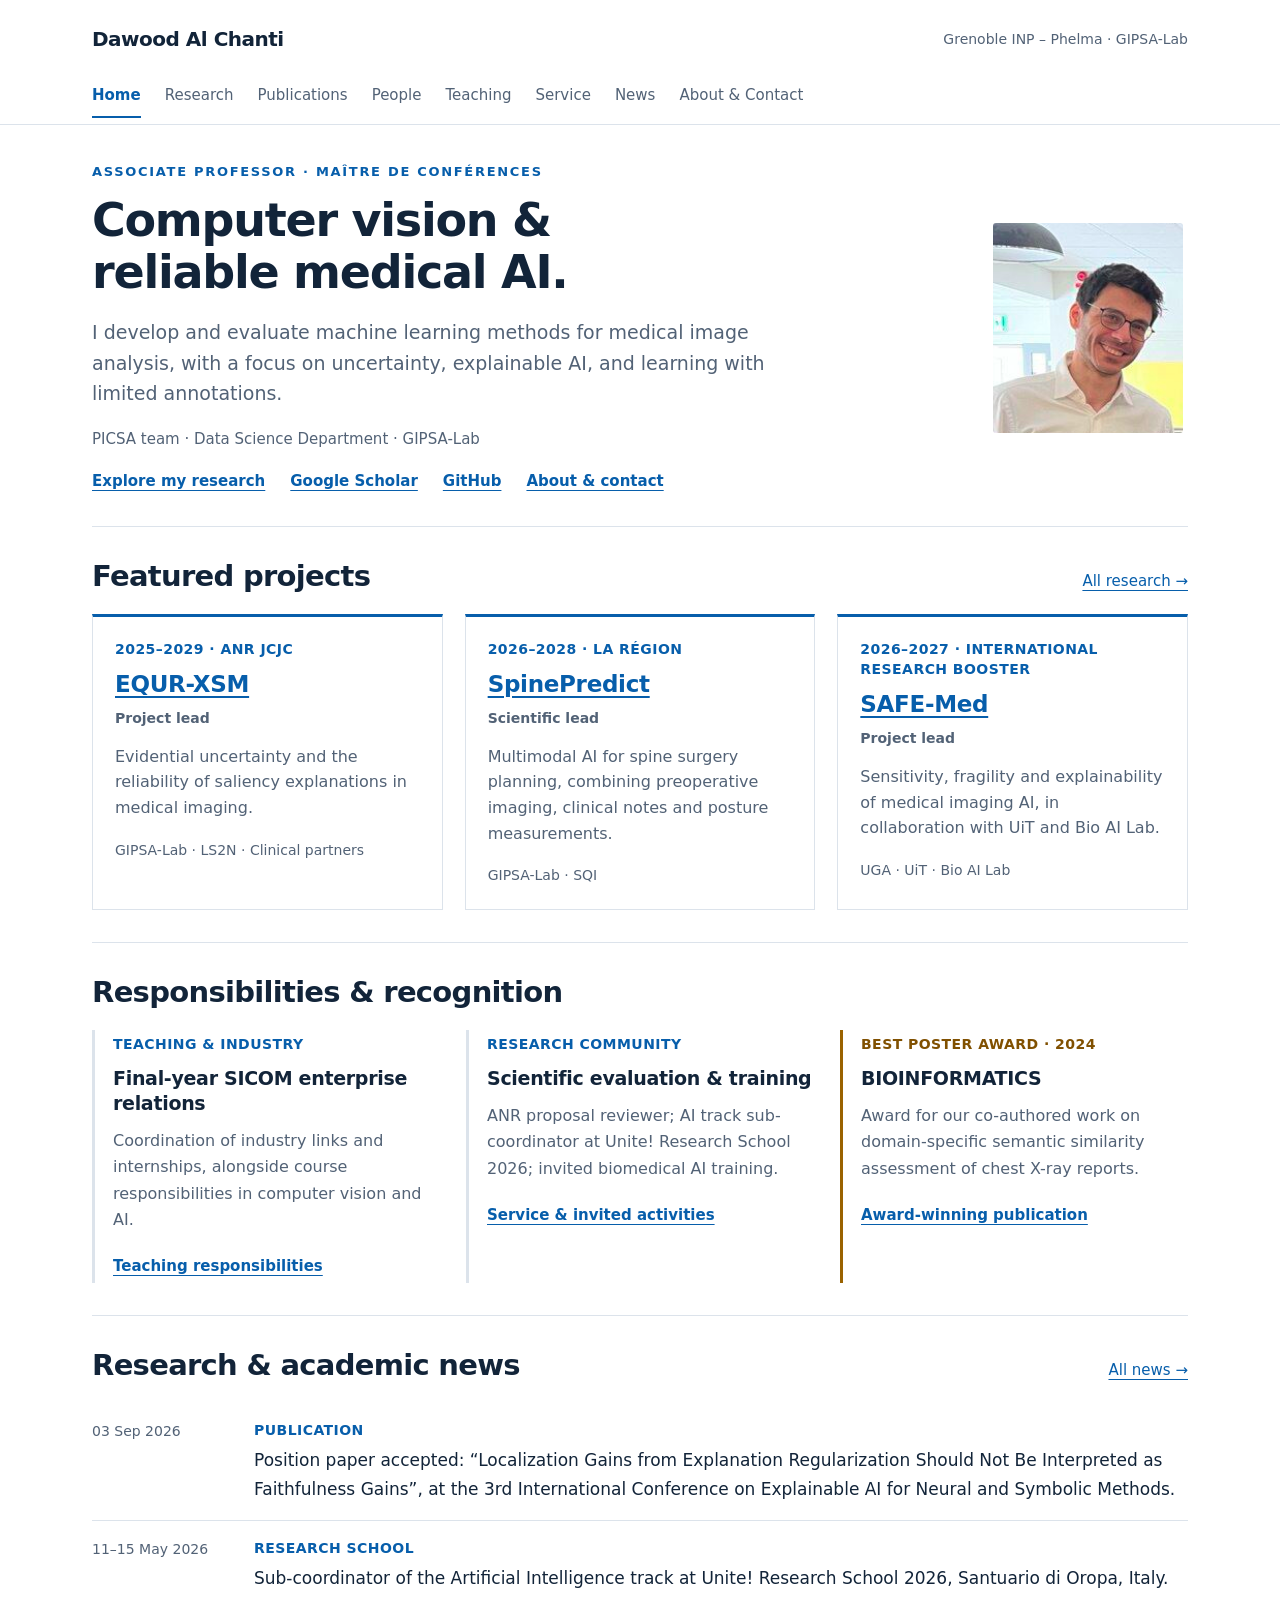
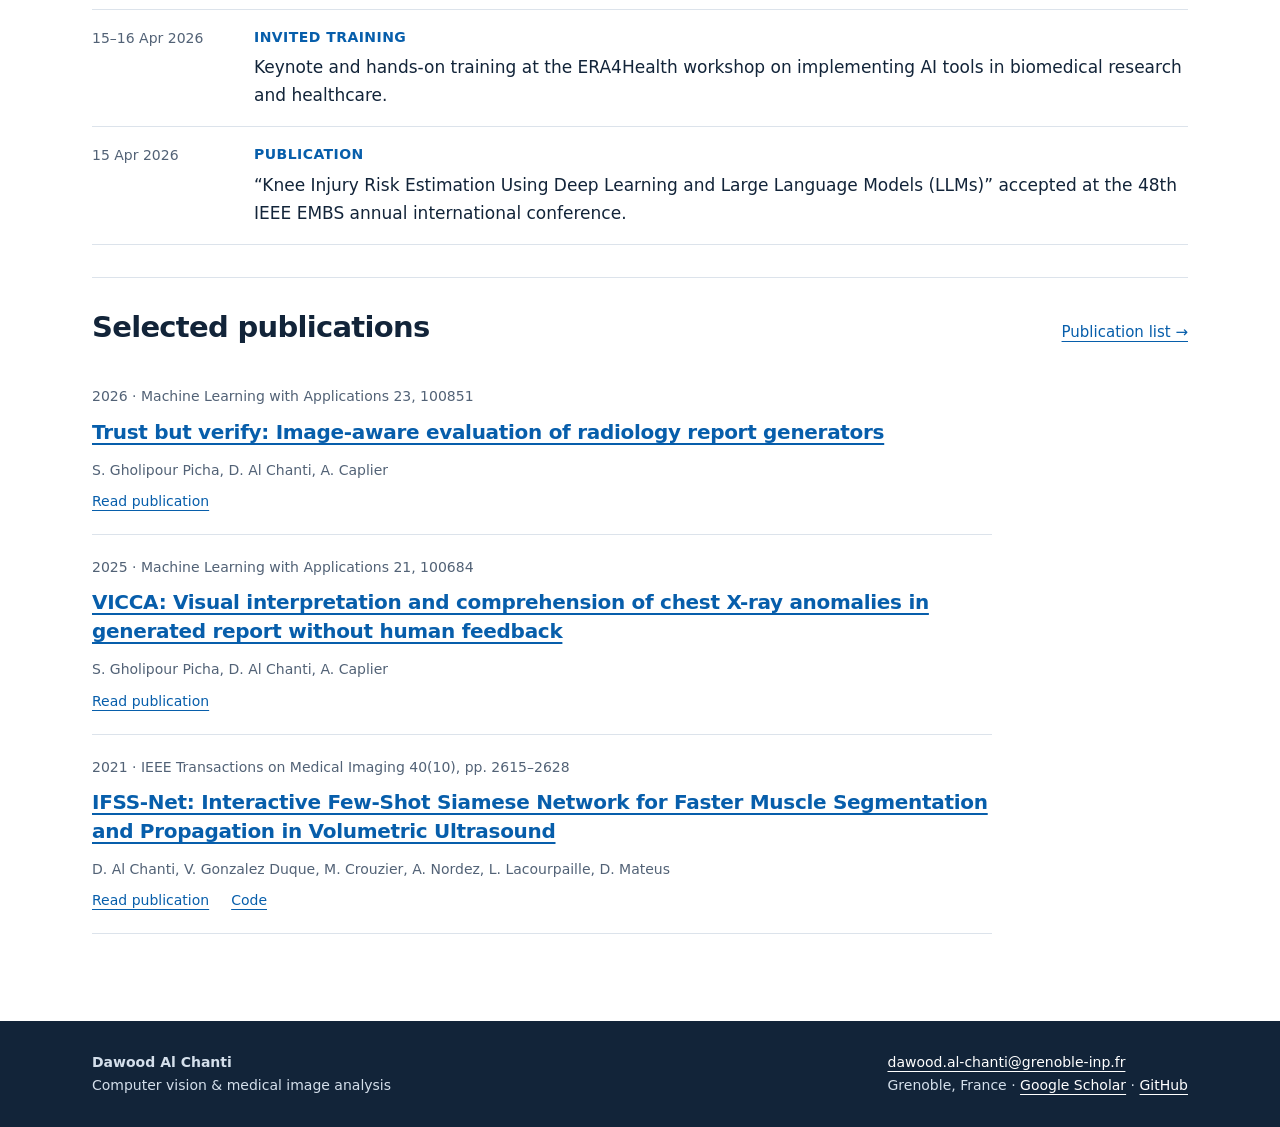
==== index.html @ 895fa7ad "Refine academic website hierarchy, typography and navigation; restore Oussama Messai" ====
<!doctype html><html lang="en"><head><meta charset="utf-8"><meta name="viewport" content="width=device-width,initial-scale=1"><title>Computer vision &amp; medical imaging | Dawood Al Chanti</title><meta name="description" content="Dawood Al Chanti, Associate Professor at Grenoble INP – Phelma and GIPSA-Lab. Research in medical imaging, uncertainty quantification and explainable AI."><meta name="theme-color" content="#122439"><link rel="stylesheet" href="assets/style.css"><script type="application/ld+json">{"@context": "https://schema.org", "@type": "Person", "name": "Dawood Al Chanti", "jobTitle": "Associate Professor", "affiliation": {"@type": "Organization", "name": "Grenoble INP \u2013 Phelma / GIPSA-Lab"}, "sameAs": ["https://scholar.google.fr/citations?user=osXo54QAAAAJ&hl=en", "https://github.com/DawoodChanti"]}</script><link rel="canonical" href="https://dawoodchanti.github.io/dawood_chanti/"></head><body><a class="skip" href="#main">Skip to content</a><header><div class="wrap mast"><a class="brand" href="index.html">Dawood Al Chanti</a><span class="affiliation">Grenoble INP – Phelma · GIPSA-Lab</span></div><nav class="wrap main-nav" aria-label="Main navigation"><a href="index.html" aria-current="page">Home</a><a href="research.html">Research</a><a href="publications.html">Publications</a><a href="people.html">People</a><a href="teaching.html">Teaching</a><a href="service.html">Service</a><a href="news.html">News</a><a href="about.html">About & Contact</a></nav></header><main tabindex="-1" id="main" class="wrap"><section class="hero"><div><p class="eyebrow">Associate Professor · Maître de conférences</p><h1>Computer vision &<br>reliable medical AI.</h1><p class="lead">I develop and evaluate machine learning methods for medical image analysis, with a focus on uncertainty, explainable AI, and learning with limited annotations.</p><p class="hero-affiliation">PICSA team · Data Science Department · GIPSA-Lab</p><div class="links"><a href="research.html">Explore my research</a><a href="https://scholar.google.fr/citations?user=osXo54QAAAAJ&amp;hl=en">Google Scholar</a><a href="https://github.com/DawoodChanti">GitHub</a><a href="about.html">About & contact</a></div></div><img class="portrait" src="assets/portrait.jpg" alt="Dawood Al Chanti" width="210" height="250"></section><section class="section"><div class="section-head"><h2>Featured projects</h2><a href="research.html">All research →</a></div><div class="grid"><article class="card"><span class="tag">2025–2029 · ANR JCJC</span><h3><a href="https://dawoodchanti.github.io/anr-jcjc-equr-xsm/index.html">EQUR-XSM</a></h3><span class="role-label">Project lead</span><p>Evidential uncertainty and the reliability of saliency explanations in medical imaging.</p><div class="meta">GIPSA-Lab · LS2N · Clinical partners</div></article><article class="card"><span class="tag">2026–2028 · La Région</span><h3><a href="research.html#spinepredict">SpinePredict</a></h3><span class="role-label">Scientific lead</span><p>Multimodal AI for spine surgery planning, combining preoperative imaging, clinical notes and posture measurements.</p><div class="meta">GIPSA-Lab · SQI</div></article><article class="card"><span class="tag">2026–2027 · International Research Booster</span><h3><a href="research.html#safe-med">SAFE-Med</a></h3><span class="role-label">Project lead</span><p>Sensitivity, fragility and explainability of medical imaging AI, in collaboration with UiT and Bio AI Lab.</p><div class="meta">UGA · UiT · Bio AI Lab</div></article></div></section><section class="section" id="highlights"><div class="section-head"><h2>Responsibilities & recognition</h2></div><div class="highlights"><article><span class="tag">Teaching & industry</span><h3>Final-year SICOM enterprise relations</h3><p>Coordination of industry links and internships, alongside course responsibilities in computer vision and AI.</p><a href="teaching.html#responsibilities">Teaching responsibilities</a></article><article><span class="tag">Research community</span><h3>Scientific evaluation & training</h3><p>ANR proposal reviewer; AI track sub-coordinator at Unite! Research School 2026; invited biomedical AI training.</p><a href="service.html#recent">Service & invited activities</a></article><article class="recognition"><span class="tag">Best Poster Award · 2024</span><h3>BIOINFORMATICS</h3><p>Award for our co-authored work on domain-specific semantic similarity assessment of chest X-ray reports.</p><a href="publications.html#year-2024">Award-winning publication</a></article></div></section><section class="section" id="news"><div class="section-head"><h2>Research & academic news</h2><a href="news.html">All news →</a></div><article class="news-row"><time datetime="2026-09-03">03 Sep 2026</time><div><span class="tag">Publication</span><p>Position paper accepted: “Localization Gains from Explanation Regularization Should Not Be Interpreted as Faithfulness Gains”, at the 3rd International Conference on Explainable AI for Neural and Symbolic Methods.</p></div></article><article class="news-row"><time datetime="2026-05-11">11–15 May 2026</time><div><span class="tag">Research school</span><p>Sub-coordinator of the Artificial Intelligence track at Unite! Research School 2026, Santuario di Oropa, Italy.</p></div></article><article class="news-row"><time datetime="2026-04-15">15–16 Apr 2026</time><div><span class="tag">Invited training</span><p>Keynote and hands-on training at the ERA4Health workshop on implementing AI tools in biomedical research and healthcare.</p></div></article><article class="news-row"><time datetime="2026-04-15">15 Apr 2026</time><div><span class="tag">Publication</span><p>“Knee Injury Risk Estimation Using Deep Learning and Large Language Models (LLMs)” accepted at the 48th IEEE EMBS annual international conference.</p></div></article></section><section class="section"><div class="section-head"><h2>Selected publications</h2><a href="publications.html">Publication list →</a></div><article class="publication"><span class="pub-meta">2026 · Machine Learning with Applications 23, 100851</span><h3><a href="https://doi.org/10.1016/j.mlwa.2026.100851">Trust but verify: Image-aware evaluation of radiology report generators</a></h3><p class="meta">S. Gholipour Picha, D. Al Chanti, A. Caplier</p><div class="pub-links"><a href="https://doi.org/10.1016/j.mlwa.2026.100851" aria-label="Read Trust but verify: Image-aware evaluation of radiology report generators">Read publication</a></div></article><article class="publication"><span class="pub-meta">2025 · Machine Learning with Applications 21, 100684</span><h3><a href="https://doi.org/10.1016/j.mlwa.2025.100684">VICCA: Visual interpretation and comprehension of chest X-ray anomalies in generated report without human feedback</a></h3><p class="meta">S. Gholipour Picha, D. Al Chanti, A. Caplier</p><div class="pub-links"><a href="https://doi.org/10.1016/j.mlwa.2025.100684" aria-label="Read VICCA: Visual interpretation and comprehension of chest X-ray anomalies in generated report without human feedback">Read publication</a></div></article><article class="publication"><span class="pub-meta">2021 · IEEE Transactions on Medical Imaging 40(10), pp. 2615–2628</span><h3><a href="https://doi.org/10.1109/TMI.2021.3058303">IFSS-Net: Interactive Few-Shot Siamese Network for Faster Muscle Segmentation and Propagation in Volumetric Ultrasound</a></h3><p class="meta">D. Al Chanti, V. Gonzalez Duque, M. Crouzier, A. Nordez, L. Lacourpaille, D. Mateus</p><div class="pub-links"><a href="https://doi.org/10.1109/TMI.2021.3058303" aria-label="Read IFSS-Net: Interactive Few-Shot Siamese Network for Faster Muscle Segmentation and Propagation in Volumetric Ultrasound">Read publication</a><a href="https://github.com/DawoodChanti/IFSS-Net">Code</a></div></article></section></main><footer><div class="wrap footer-inner"><div><strong>Dawood Al Chanti</strong><br>Computer vision & medical image analysis</div><div><a href="mailto:dawood.al-chanti@grenoble-inp.fr">dawood.al-chanti@grenoble-inp.fr</a><br>Grenoble, France · <a href="https://scholar.google.fr/citations?user=osXo54QAAAAJ&amp;hl=en">Google Scholar</a> · <a href="https://github.com/DawoodChanti">GitHub</a></div></div></footer></body></html>
---- assets/style.css ----
:root{--ink:#122439;--muted:#526276;--accent:#075eab;--line:#dce3eb;--paper:#fff;--wash:#f3f6fa}*{box-sizing:border-box}html{scroll-behavior:smooth}body{margin:0;background:var(--paper);color:var(--ink);font:17px/1.65 system-ui,-apple-system,BlinkMacSystemFont,'Segoe UI',sans-serif}a{color:var(--accent);text-underline-offset:4px}a:hover{color:#003968}a:focus-visible,summary:focus-visible{outline:3px solid #e7a72c;outline-offset:5px}.skip{position:absolute;left:1rem;top:-100px;background:#fff;padding:1rem;z-index:20}.skip:focus{top:0}.wrap{max-width:1160px;margin:auto;padding:0 32px}header{border-bottom:1px solid var(--line)}.mast{padding-top:23px;padding-bottom:18px;display:flex;align-items:center;justify-content:space-between;gap:20px}.brand{color:var(--ink);text-decoration:none;font-size:20px;font-weight:750;letter-spacing:-.5px}.affiliation{font-size:14px;color:var(--muted)}nav{display:flex;flex-wrap:wrap;gap:4px 25px;padding-bottom:14px}nav a{font-size:15px;color:var(--muted);text-decoration:none;padding:6px 0;border-bottom:2px solid transparent}nav a[aria-current=page]{color:var(--accent);border-color:var(--accent);font-weight:650}main{min-height:70vh}.hero{padding:62px 0 50px;display:grid;grid-template-columns:1fr 220px;gap:60px;align-items:center}.eyebrow{font-size:13px;letter-spacing:1.7px;text-transform:uppercase;color:var(--accent);font-weight:750;margin:0 0 13px}h1,h2,h3{line-height:1.2}h1{font-size:clamp(36px,5vw,58px);letter-spacing:-2px;margin:0 0 22px;font-weight:650}h2{font-size:29px;letter-spacing:-.7px;margin:0 0 24px}h3{font-size:21px;letter-spacing:-.3px;margin:0 0 12px}p{margin:0 0 18px}.lead{font-size:20px;line-height:1.6;max-width:760px;color:var(--muted)}.portrait{width:210px;height:250px;object-fit:cover;object-position:center;border-radius:3px;background:var(--wash)}.links{display:flex;flex-wrap:wrap;gap:12px 25px;margin-top:25px}.links a{font-size:15px;font-weight:650}.section{padding:40px 0;border-top:1px solid var(--line)}.section-head{display:flex;justify-content:space-between;align-items:baseline;gap:24px}.section-head>a{font-size:15px;white-space:nowrap}.grid{display:grid;grid-template-columns:repeat(3,minmax(0,1fr));gap:22px}.card{border:1px solid var(--line);border-top:3px solid var(--accent);padding:25px;background:var(--paper)}.card p{color:var(--muted);font-size:16px}.meta{color:var(--muted);font-size:14px}.tag{font-size:12px;text-transform:uppercase;letter-spacing:.7px;color:var(--accent);font-weight:700;display:block;margin-bottom:12px}.news-row{display:grid;grid-template-columns:140px 1fr;gap:25px;padding:20px 0;border-bottom:1px solid var(--line)}.news-row time{font-size:14px;color:var(--muted)}.news-row p{margin:0}.page-head{padding:50px 0 32px;max-width:830px}.page-head h1{font-size:46px}.publication{padding:23px 0;border-bottom:1px solid var(--line);max-width:900px}.publication h3{font-size:20px;line-height:1.4}.publication p{margin:8px 0}.pub-links{display:flex;gap:22px;font-size:14px}.two-col{display:grid;grid-template-columns:1.4fr 1fr;gap:50px}.stack article{padding:22px 0;border-bottom:1px solid var(--line)}.stack article p:last-child{margin:0}.list-clean{padding-left:20px}.list-clean li{margin:10px 0}details{border-bottom:1px solid var(--line);padding:19px 0}summary{cursor:pointer;font-size:20px;font-weight:650}details>div{padding-top:20px}.note{padding:18px 22px;background:var(--wash);border-left:3px solid var(--accent);font-size:15px}.course{display:grid;grid-template-columns:1fr 160px;gap:24px;border-bottom:1px solid var(--line);padding:22px 0}.course h3{font-size:19px}.course p{margin:0}.course .meta{text-align:right}.soft{background:var(--wash)}footer{margin-top:55px;padding:30px 0;background:var(--ink);color:#d4dfeb;font-size:14px}footer a{color:#fff}.footer-inner{display:flex;justify-content:space-between;gap:25px}.archive-label{margin-top:35px;color:var(--muted)}@media(max-width:760px){.wrap{padding:0 21px}.mast{align-items:flex-start;flex-direction:column;gap:2px;padding-top:18px}.hero{padding-top:35px;grid-template-columns:1fr;gap:22px}.hero .portrait{width:120px;height:145px;grid-row:1}.grid,.two-col{grid-template-columns:1fr}.hero h1{letter-spacing:-1.2px}.page-head h1{font-size:37px}.section-head{align-items:flex-start}.news-row{grid-template-columns:1fr;gap:5px}.course{grid-template-columns:1fr;gap:8px}.course .meta{text-align:left}.footer-inner{flex-direction:column}nav{gap:2px 18px}h2{font-size:26px}}@media(prefers-reduced-motion:reduce){html{scroll-behavior:auto}}@media print{nav,.skip,footer{display:none}body{font-size:11pt}.hero{padding:20px 0}a{color:inherit}.card{break-inside:avoid}}

/* Readability and content hierarchy review, September 2026. */
.hero{padding:36px 0 32px;gap:42px;grid-template-columns:minmax(0,1fr) 195px}
.hero h1{font-size:clamp(32px,3.6vw,46px);letter-spacing:-1.25px;line-height:1.13;margin-bottom:18px}
.hero .lead{font-size:19px;max-width:735px}.hero-affiliation{font-size:15px;color:var(--muted)}
.portrait{width:190px;height:210px;object-fit:cover}.hero .links{margin-top:18px}
.page-head{padding:36px 0 25px}.page-head h1{font-size:clamp(32px,4vw,42px);letter-spacing:-1px}
.section{padding:32px 0}.section-head{flex-wrap:wrap;gap:8px 20px}.section-head h2{margin-bottom:20px}
.main-nav a{min-height:44px;display:inline-flex;align-items:center}.main-nav{gap:0 24px;padding-bottom:6px}
.tag{font-size:14px;letter-spacing:.45px;line-height:1.45}.role-label{display:block;font-size:14px;color:var(--muted);font-weight:600;margin:-4px 0 14px}
.card{padding:22px}.card h3{font-size:23px}.card p{line-height:1.6}.card .meta{font-size:14px}
.highlights{display:grid;grid-template-columns:repeat(3,minmax(0,1fr));gap:26px}
.highlights article{padding:4px 0 4px 18px;border-left:3px solid var(--line)}.highlights h3{font-size:19px;line-height:1.3}
.highlights p{font-size:16px;color:var(--muted)}.highlights a{font-size:15px;font-weight:650}.highlights .recognition{border-color:#9a6200}.recognition .tag{color:#805000}
.pub-meta{display:block;font-size:14px;line-height:1.6;color:var(--muted);margin-bottom:10px}
.award-label,.status-label{display:inline-block;background:#eef4fb;color:#174f85;font-size:14px;line-height:1.5;padding:4px 9px;margin-bottom:12px}
.award-label{background:#fff4dd;color:#704700}.publication h3{font-size:20px;line-height:1.45}.publication{padding:21px 0}
.page-nav{display:flex;flex-wrap:wrap;gap:4px 20px;padding:12px 0 18px;align-items:center}
.page-nav span{font-size:14px;color:var(--muted)}.page-nav a{font-size:15px;min-height:40px;display:inline-flex;align-items:center}
.page-nav a:hover,.page-nav a:focus{border-bottom-color:var(--accent)}
.news-row{padding:17px 0;gap:22px}.news-row .tag{margin-bottom:6px}.news-row p{line-height:1.65}
section[id],article[id]{scroll-margin-top:24px}main:focus{outline:none}
.summary,summary{min-height:44px}details{padding:14px 0}summary{font-size:18px;padding:6px 0}
p,a,h1,h2,h3,li{overflow-wrap:break-word}.grid>*,.two-col>*,.hero>*,.highlights>*{min-width:0}
@media(max-width:850px){.highlights{grid-template-columns:1fr;gap:20px}.grid{gap:14px}.card{padding:17px}}
@media(max-width:760px){.hero{grid-template-columns:1fr 110px;gap:20px;padding-top:28px}.hero .portrait{width:110px;height:125px;grid-row:auto;align-self:start}.hero h1{font-size:32px}.hero .lead{font-size:18px}.grid,.two-col{grid-template-columns:1fr}.main-nav{gap:0 18px}.main-nav a{font-size:15px}.page-head{padding-top:28px}.section{padding:27px 0}.section-head>a{white-space:normal}.news-row{grid-template-columns:1fr;gap:5px}.card .tag{font-size:14px}.course{gap:8px}.portrait{width:150px;height:165px}.footer-inner a{overflow-wrap:anywhere}}
@media(max-width:450px){.hero{grid-template-columns:1fr}.hero .portrait{grid-row:1;width:95px;height:105px}.wrap{padding-left:18px;padding-right:18px}.hero h1{font-size:32px}.main-nav{gap:0 16px}.main-nav a{font-size:14px}.page-nav{gap:0 16px}.section-head h2{margin-bottom:14px}h2{font-size:25px}}
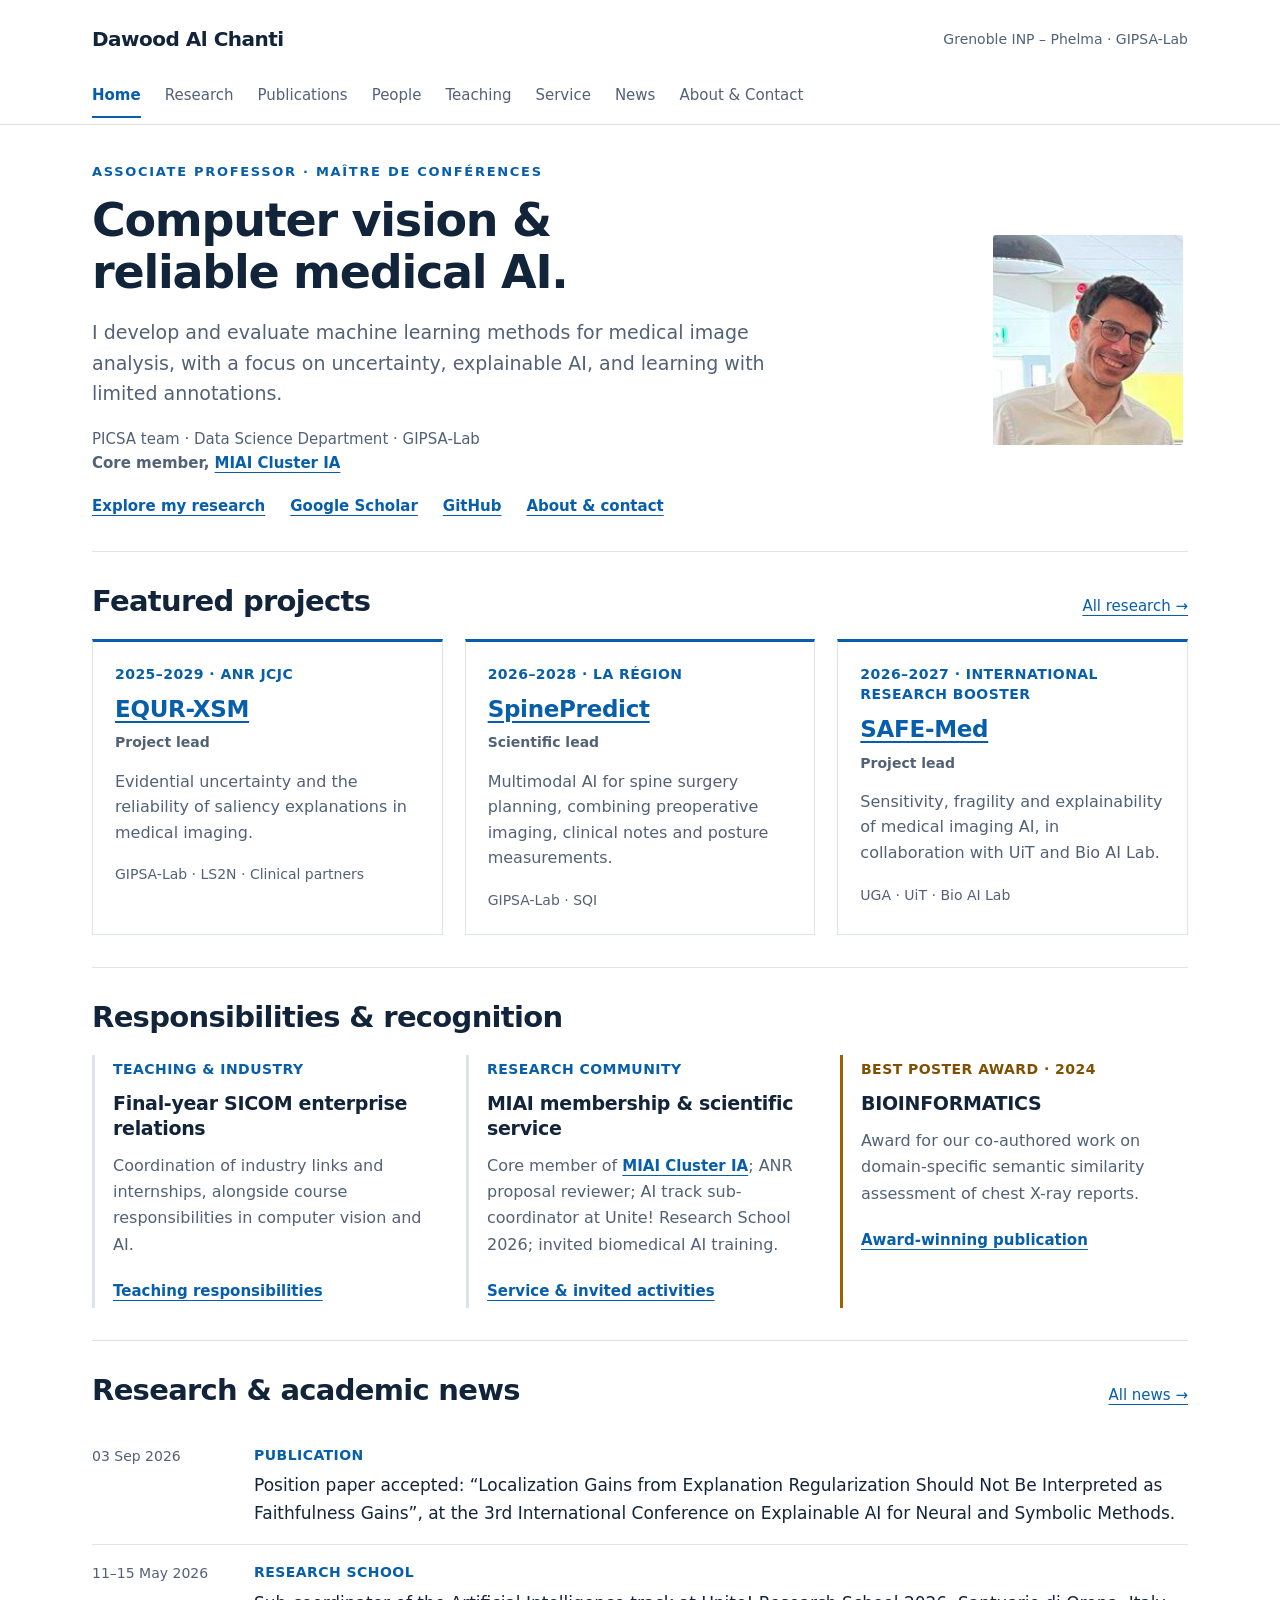
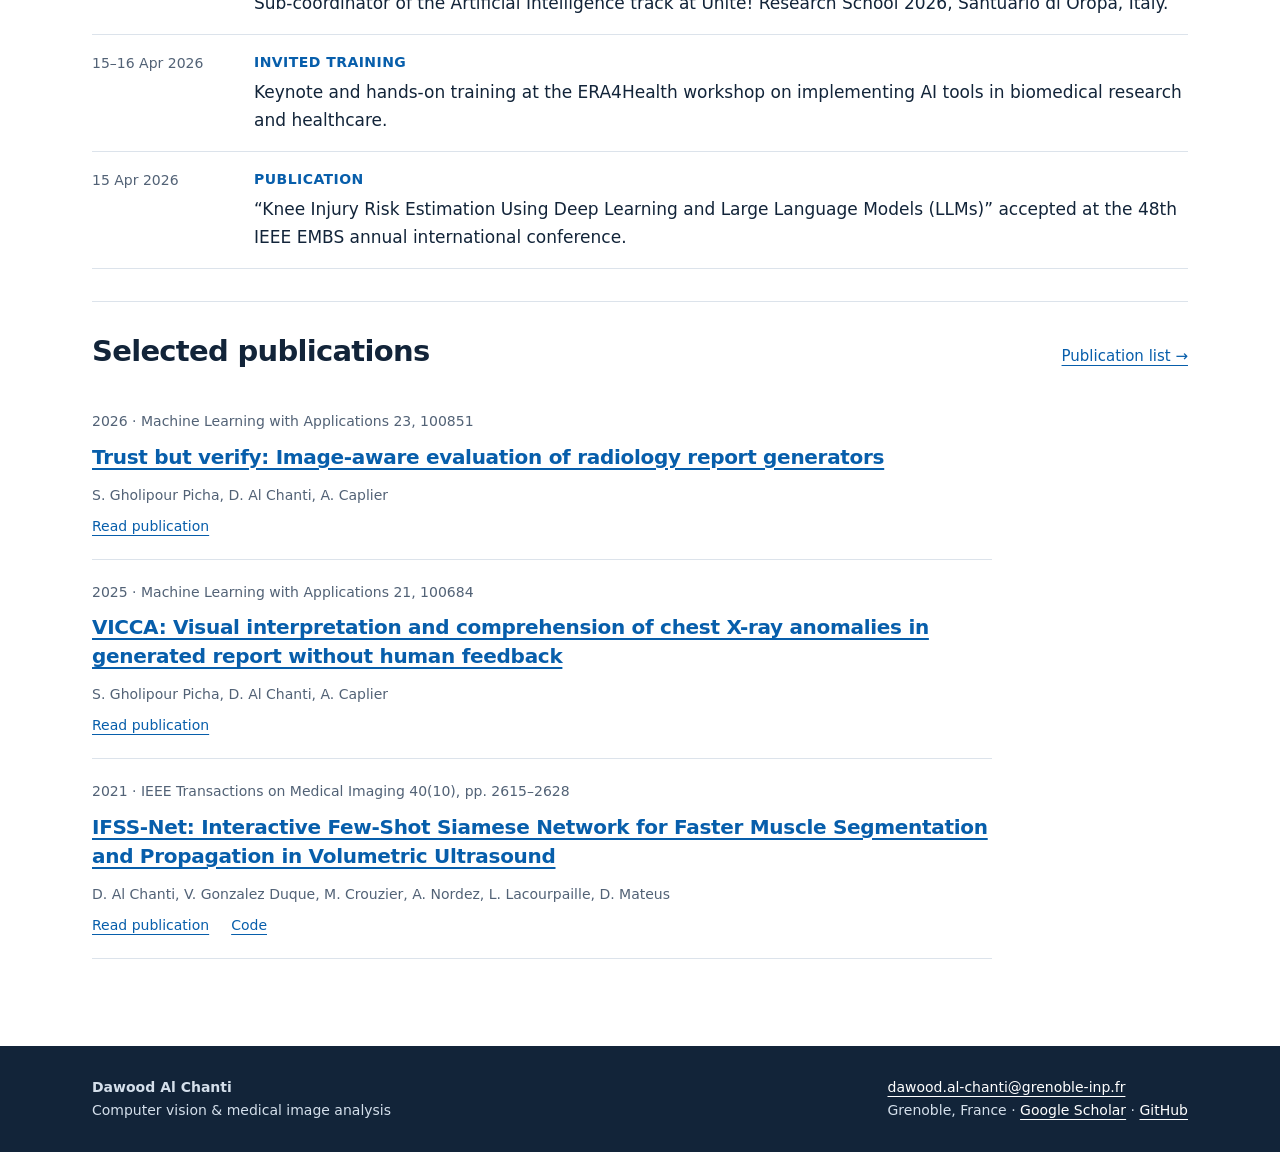
==== commit 48e21485: "Feature core membership of MIAI Cluster IA with official website link" ====
--- a/index.html
+++ b/index.html
@@ -1 +1 @@
-<!doctype html><html lang="en"><head><meta charset="utf-8"><meta name="viewport" content="width=device-width,initial-scale=1"><title>Computer vision &amp; medical imaging | Dawood Al Chanti</title><meta name="description" content="Dawood Al Chanti, Associate Professor at Grenoble INP – Phelma and GIPSA-Lab. Research in medical imaging, uncertainty quantification and explainable AI."><meta name="theme-color" content="#122439"><link rel="stylesheet" href="assets/style.css"><script type="application/ld+json">{"@context": "https://schema.org", "@type": "Person", "name": "Dawood Al Chanti", "jobTitle": "Associate Professor", "affiliation": {"@type": "Organization", "name": "Grenoble INP \u2013 Phelma / GIPSA-Lab"}, "sameAs": ["https://scholar.google.fr/citations?user=osXo54QAAAAJ&hl=en", "https://github.com/DawoodChanti"]}</script><link rel="canonical" href="https://dawoodchanti.github.io/dawood_chanti/"></head><body><a class="skip" href="#main">Skip to content</a><header><div class="wrap mast"><a class="brand" href="index.html">Dawood Al Chanti</a><span class="affiliation">Grenoble INP – Phelma · GIPSA-Lab</span></div><nav class="wrap main-nav" aria-label="Main navigation"><a href="index.html" aria-current="page">Home</a><a href="research.html">Research</a><a href="publications.html">Publications</a><a href="people.html">People</a><a href="teaching.html">Teaching</a><a href="service.html">Service</a><a href="news.html">News</a><a href="about.html">About & Contact</a></nav></header><main tabindex="-1" id="main" class="wrap"><section class="hero"><div><p class="eyebrow">Associate Professor · Maître de conférences</p><h1>Computer vision &<br>reliable medical AI.</h1><p class="lead">I develop and evaluate machine learning methods for medical image analysis, with a focus on uncertainty, explainable AI, and learning with limited annotations.</p><p class="hero-affiliation">PICSA team · Data Science Department · GIPSA-Lab</p><div class="links"><a href="research.html">Explore my research</a><a href="https://scholar.google.fr/citations?user=osXo54QAAAAJ&amp;hl=en">Google Scholar</a><a href="https://github.com/DawoodChanti">GitHub</a><a href="about.html">About & contact</a></div></div><img class="portrait" src="assets/portrait.jpg" alt="Dawood Al Chanti" width="210" height="250"></section><section class="section"><div class="section-head"><h2>Featured projects</h2><a href="research.html">All research →</a></div><div class="grid"><article class="card"><span class="tag">2025–2029 · ANR JCJC</span><h3><a href="https://dawoodchanti.github.io/anr-jcjc-equr-xsm/index.html">EQUR-XSM</a></h3><span class="role-label">Project lead</span><p>Evidential uncertainty and the reliability of saliency explanations in medical imaging.</p><div class="meta">GIPSA-Lab · LS2N · Clinical partners</div></article><article class="card"><span class="tag">2026–2028 · La Région</span><h3><a href="research.html#spinepredict">SpinePredict</a></h3><span class="role-label">Scientific lead</span><p>Multimodal AI for spine surgery planning, combining preoperative imaging, clinical notes and posture measurements.</p><div class="meta">GIPSA-Lab · SQI</div></article><article class="card"><span class="tag">2026–2027 · International Research Booster</span><h3><a href="research.html#safe-med">SAFE-Med</a></h3><span class="role-label">Project lead</span><p>Sensitivity, fragility and explainability of medical imaging AI, in collaboration with UiT and Bio AI Lab.</p><div class="meta">UGA · UiT · Bio AI Lab</div></article></div></section><section class="section" id="highlights"><div class="section-head"><h2>Responsibilities & recognition</h2></div><div class="highlights"><article><span class="tag">Teaching & industry</span><h3>Final-year SICOM enterprise relations</h3><p>Coordination of industry links and internships, alongside course responsibilities in computer vision and AI.</p><a href="teaching.html#responsibilities">Teaching responsibilities</a></article><article><span class="tag">Research community</span><h3>Scientific evaluation & training</h3><p>ANR proposal reviewer; AI track sub-coordinator at Unite! Research School 2026; invited biomedical AI training.</p><a href="service.html#recent">Service & invited activities</a></article><article class="recognition"><span class="tag">Best Poster Award · 2024</span><h3>BIOINFORMATICS</h3><p>Award for our co-authored work on domain-specific semantic similarity assessment of chest X-ray reports.</p><a href="publications.html#year-2024">Award-winning publication</a></article></div></section><section class="section" id="news"><div class="section-head"><h2>Research & academic news</h2><a href="news.html">All news →</a></div><article class="news-row"><time datetime="2026-09-03">03 Sep 2026</time><div><span class="tag">Publication</span><p>Position paper accepted: “Localization Gains from Explanation Regularization Should Not Be Interpreted as Faithfulness Gains”, at the 3rd International Conference on Explainable AI for Neural and Symbolic Methods.</p></div></article><article class="news-row"><time datetime="2026-05-11">11–15 May 2026</time><div><span class="tag">Research school</span><p>Sub-coordinator of the Artificial Intelligence track at Unite! Research School 2026, Santuario di Oropa, Italy.</p></div></article><article class="news-row"><time datetime="2026-04-15">15–16 Apr 2026</time><div><span class="tag">Invited training</span><p>Keynote and hands-on training at the ERA4Health workshop on implementing AI tools in biomedical research and healthcare.</p></div></article><article class="news-row"><time datetime="2026-04-15">15 Apr 2026</time><div><span class="tag">Publication</span><p>“Knee Injury Risk Estimation Using Deep Learning and Large Language Models (LLMs)” accepted at the 48th IEEE EMBS annual international conference.</p></div></article></section><section class="section"><div class="section-head"><h2>Selected publications</h2><a href="publications.html">Publication list →</a></div><article class="publication"><span class="pub-meta">2026 · Machine Learning with Applications 23, 100851</span><h3><a href="https://doi.org/10.1016/j.mlwa.2026.100851">Trust but verify: Image-aware evaluation of radiology report generators</a></h3><p class="meta">S. Gholipour Picha, D. Al Chanti, A. Caplier</p><div class="pub-links"><a href="https://doi.org/10.1016/j.mlwa.2026.100851" aria-label="Read Trust but verify: Image-aware evaluation of radiology report generators">Read publication</a></div></article><article class="publication"><span class="pub-meta">2025 · Machine Learning with Applications 21, 100684</span><h3><a href="https://doi.org/10.1016/j.mlwa.2025.100684">VICCA: Visual interpretation and comprehension of chest X-ray anomalies in generated report without human feedback</a></h3><p class="meta">S. Gholipour Picha, D. Al Chanti, A. Caplier</p><div class="pub-links"><a href="https://doi.org/10.1016/j.mlwa.2025.100684" aria-label="Read VICCA: Visual interpretation and comprehension of chest X-ray anomalies in generated report without human feedback">Read publication</a></div></article><article class="publication"><span class="pub-meta">2021 · IEEE Transactions on Medical Imaging 40(10), pp. 2615–2628</span><h3><a href="https://doi.org/10.1109/TMI.2021.3058303">IFSS-Net: Interactive Few-Shot Siamese Network for Faster Muscle Segmentation and Propagation in Volumetric Ultrasound</a></h3><p class="meta">D. Al Chanti, V. Gonzalez Duque, M. Crouzier, A. Nordez, L. Lacourpaille, D. Mateus</p><div class="pub-links"><a href="https://doi.org/10.1109/TMI.2021.3058303" aria-label="Read IFSS-Net: Interactive Few-Shot Siamese Network for Faster Muscle Segmentation and Propagation in Volumetric Ultrasound">Read publication</a><a href="https://github.com/DawoodChanti/IFSS-Net">Code</a></div></article></section></main><footer><div class="wrap footer-inner"><div><strong>Dawood Al Chanti</strong><br>Computer vision & medical image analysis</div><div><a href="mailto:dawood.al-chanti@grenoble-inp.fr">dawood.al-chanti@grenoble-inp.fr</a><br>Grenoble, France · <a href="https://scholar.google.fr/citations?user=osXo54QAAAAJ&amp;hl=en">Google Scholar</a> · <a href="https://github.com/DawoodChanti">GitHub</a></div></div></footer></body></html>+<!doctype html><html lang="en"><head><meta charset="utf-8"><meta name="viewport" content="width=device-width,initial-scale=1"><title>Computer vision &amp; medical imaging | Dawood Al Chanti</title><meta name="description" content="Dawood Al Chanti, Associate Professor at Grenoble INP – Phelma and GIPSA-Lab. Research in medical imaging, uncertainty quantification and explainable AI."><meta name="theme-color" content="#122439"><link rel="stylesheet" href="assets/style.css?v=20260910-2"><script type="application/ld+json">{"@context": "https://schema.org", "@type": "Person", "name": "Dawood Al Chanti", "jobTitle": "Associate Professor", "affiliation": {"@type": "Organization", "name": "Grenoble INP \u2013 Phelma / GIPSA-Lab"}, "sameAs": ["https://scholar.google.fr/citations?user=osXo54QAAAAJ&hl=en", "https://github.com/DawoodChanti"]}</script><link rel="canonical" href="https://dawoodchanti.github.io/dawood_chanti/"></head><body><a class="skip" href="#main">Skip to content</a><header><div class="wrap mast"><a class="brand" href="index.html">Dawood Al Chanti</a><span class="affiliation">Grenoble INP – Phelma · GIPSA-Lab</span></div><nav class="wrap main-nav" aria-label="Main navigation"><a href="index.html" aria-current="page">Home</a><a href="research.html">Research</a><a href="publications.html">Publications</a><a href="people.html">People</a><a href="teaching.html">Teaching</a><a href="service.html">Service</a><a href="news.html">News</a><a href="about.html">About & Contact</a></nav></header><main tabindex="-1" id="main" class="wrap"><section class="hero"><div><p class="eyebrow">Associate Professor · Maître de conférences</p><h1>Computer vision &<br>reliable medical AI.</h1><p class="lead">I develop and evaluate machine learning methods for medical image analysis, with a focus on uncertainty, explainable AI, and learning with limited annotations.</p><p class="hero-affiliation">PICSA team · Data Science Department · GIPSA-Lab<br><strong>Core member, <a href="https://miai-cluster.univ-grenoble-alpes.fr/">MIAI Cluster IA</a></strong></p><div class="links"><a href="research.html">Explore my research</a><a href="https://scholar.google.fr/citations?user=osXo54QAAAAJ&amp;hl=en">Google Scholar</a><a href="https://github.com/DawoodChanti">GitHub</a><a href="about.html">About & contact</a></div></div><img class="portrait" src="assets/portrait.jpg" alt="Dawood Al Chanti" width="210" height="250"></section><section class="section"><div class="section-head"><h2>Featured projects</h2><a href="research.html">All research →</a></div><div class="grid"><article class="card"><span class="tag">2025–2029 · ANR JCJC</span><h3><a href="https://dawoodchanti.github.io/anr-jcjc-equr-xsm/index.html">EQUR-XSM</a></h3><span class="role-label">Project lead</span><p>Evidential uncertainty and the reliability of saliency explanations in medical imaging.</p><div class="meta">GIPSA-Lab · LS2N · Clinical partners</div></article><article class="card"><span class="tag">2026–2028 · La Région</span><h3><a href="research.html#spinepredict">SpinePredict</a></h3><span class="role-label">Scientific lead</span><p>Multimodal AI for spine surgery planning, combining preoperative imaging, clinical notes and posture measurements.</p><div class="meta">GIPSA-Lab · SQI</div></article><article class="card"><span class="tag">2026–2027 · International Research Booster</span><h3><a href="research.html#safe-med">SAFE-Med</a></h3><span class="role-label">Project lead</span><p>Sensitivity, fragility and explainability of medical imaging AI, in collaboration with UiT and Bio AI Lab.</p><div class="meta">UGA · UiT · Bio AI Lab</div></article></div></section><section class="section" id="highlights"><div class="section-head"><h2>Responsibilities & recognition</h2></div><div class="highlights"><article><span class="tag">Teaching & industry</span><h3>Final-year SICOM enterprise relations</h3><p>Coordination of industry links and internships, alongside course responsibilities in computer vision and AI.</p><a href="teaching.html#responsibilities">Teaching responsibilities</a></article><article><span class="tag">Research community</span><h3>MIAI membership & scientific service</h3><p>Core member of <a href="https://miai-cluster.univ-grenoble-alpes.fr/">MIAI Cluster IA</a>; ANR proposal reviewer; AI track sub-coordinator at Unite! Research School 2026; invited biomedical AI training.</p><a href="service.html#recent">Service & invited activities</a></article><article class="recognition"><span class="tag">Best Poster Award · 2024</span><h3>BIOINFORMATICS</h3><p>Award for our co-authored work on domain-specific semantic similarity assessment of chest X-ray reports.</p><a href="publications.html#year-2024">Award-winning publication</a></article></div></section><section class="section" id="news"><div class="section-head"><h2>Research & academic news</h2><a href="news.html">All news →</a></div><article class="news-row"><time datetime="2026-09-03">03 Sep 2026</time><div><span class="tag">Publication</span><p>Position paper accepted: “Localization Gains from Explanation Regularization Should Not Be Interpreted as Faithfulness Gains”, at the 3rd International Conference on Explainable AI for Neural and Symbolic Methods.</p></div></article><article class="news-row"><time datetime="2026-05-11">11–15 May 2026</time><div><span class="tag">Research school</span><p>Sub-coordinator of the Artificial Intelligence track at Unite! Research School 2026, Santuario di Oropa, Italy.</p></div></article><article class="news-row"><time datetime="2026-04-15">15–16 Apr 2026</time><div><span class="tag">Invited training</span><p>Keynote and hands-on training at the ERA4Health workshop on implementing AI tools in biomedical research and healthcare.</p></div></article><article class="news-row"><time datetime="2026-04-15">15 Apr 2026</time><div><span class="tag">Publication</span><p>“Knee Injury Risk Estimation Using Deep Learning and Large Language Models (LLMs)” accepted at the 48th IEEE EMBS annual international conference.</p></div></article></section><section class="section"><div class="section-head"><h2>Selected publications</h2><a href="publications.html">Publication list →</a></div><article class="publication"><span class="pub-meta">2026 · Machine Learning with Applications 23, 100851</span><h3><a href="https://doi.org/10.1016/j.mlwa.2026.100851">Trust but verify: Image-aware evaluation of radiology report generators</a></h3><p class="meta">S. Gholipour Picha, D. Al Chanti, A. Caplier</p><div class="pub-links"><a href="https://doi.org/10.1016/j.mlwa.2026.100851" aria-label="Read Trust but verify: Image-aware evaluation of radiology report generators">Read publication</a></div></article><article class="publication"><span class="pub-meta">2025 · Machine Learning with Applications 21, 100684</span><h3><a href="https://doi.org/10.1016/j.mlwa.2025.100684">VICCA: Visual interpretation and comprehension of chest X-ray anomalies in generated report without human feedback</a></h3><p class="meta">S. Gholipour Picha, D. Al Chanti, A. Caplier</p><div class="pub-links"><a href="https://doi.org/10.1016/j.mlwa.2025.100684" aria-label="Read VICCA: Visual interpretation and comprehension of chest X-ray anomalies in generated report without human feedback">Read publication</a></div></article><article class="publication"><span class="pub-meta">2021 · IEEE Transactions on Medical Imaging 40(10), pp. 2615–2628</span><h3><a href="https://doi.org/10.1109/TMI.2021.3058303">IFSS-Net: Interactive Few-Shot Siamese Network for Faster Muscle Segmentation and Propagation in Volumetric Ultrasound</a></h3><p class="meta">D. Al Chanti, V. Gonzalez Duque, M. Crouzier, A. Nordez, L. Lacourpaille, D. Mateus</p><div class="pub-links"><a href="https://doi.org/10.1109/TMI.2021.3058303" aria-label="Read IFSS-Net: Interactive Few-Shot Siamese Network for Faster Muscle Segmentation and Propagation in Volumetric Ultrasound">Read publication</a><a href="https://github.com/DawoodChanti/IFSS-Net">Code</a></div></article></section></main><footer><div class="wrap footer-inner"><div><strong>Dawood Al Chanti</strong><br>Computer vision & medical image analysis</div><div><a href="mailto:dawood.al-chanti@grenoble-inp.fr">dawood.al-chanti@grenoble-inp.fr</a><br>Grenoble, France · <a href="https://scholar.google.fr/citations?user=osXo54QAAAAJ&amp;hl=en">Google Scholar</a> · <a href="https://github.com/DawoodChanti">GitHub</a></div></div></footer></body></html>
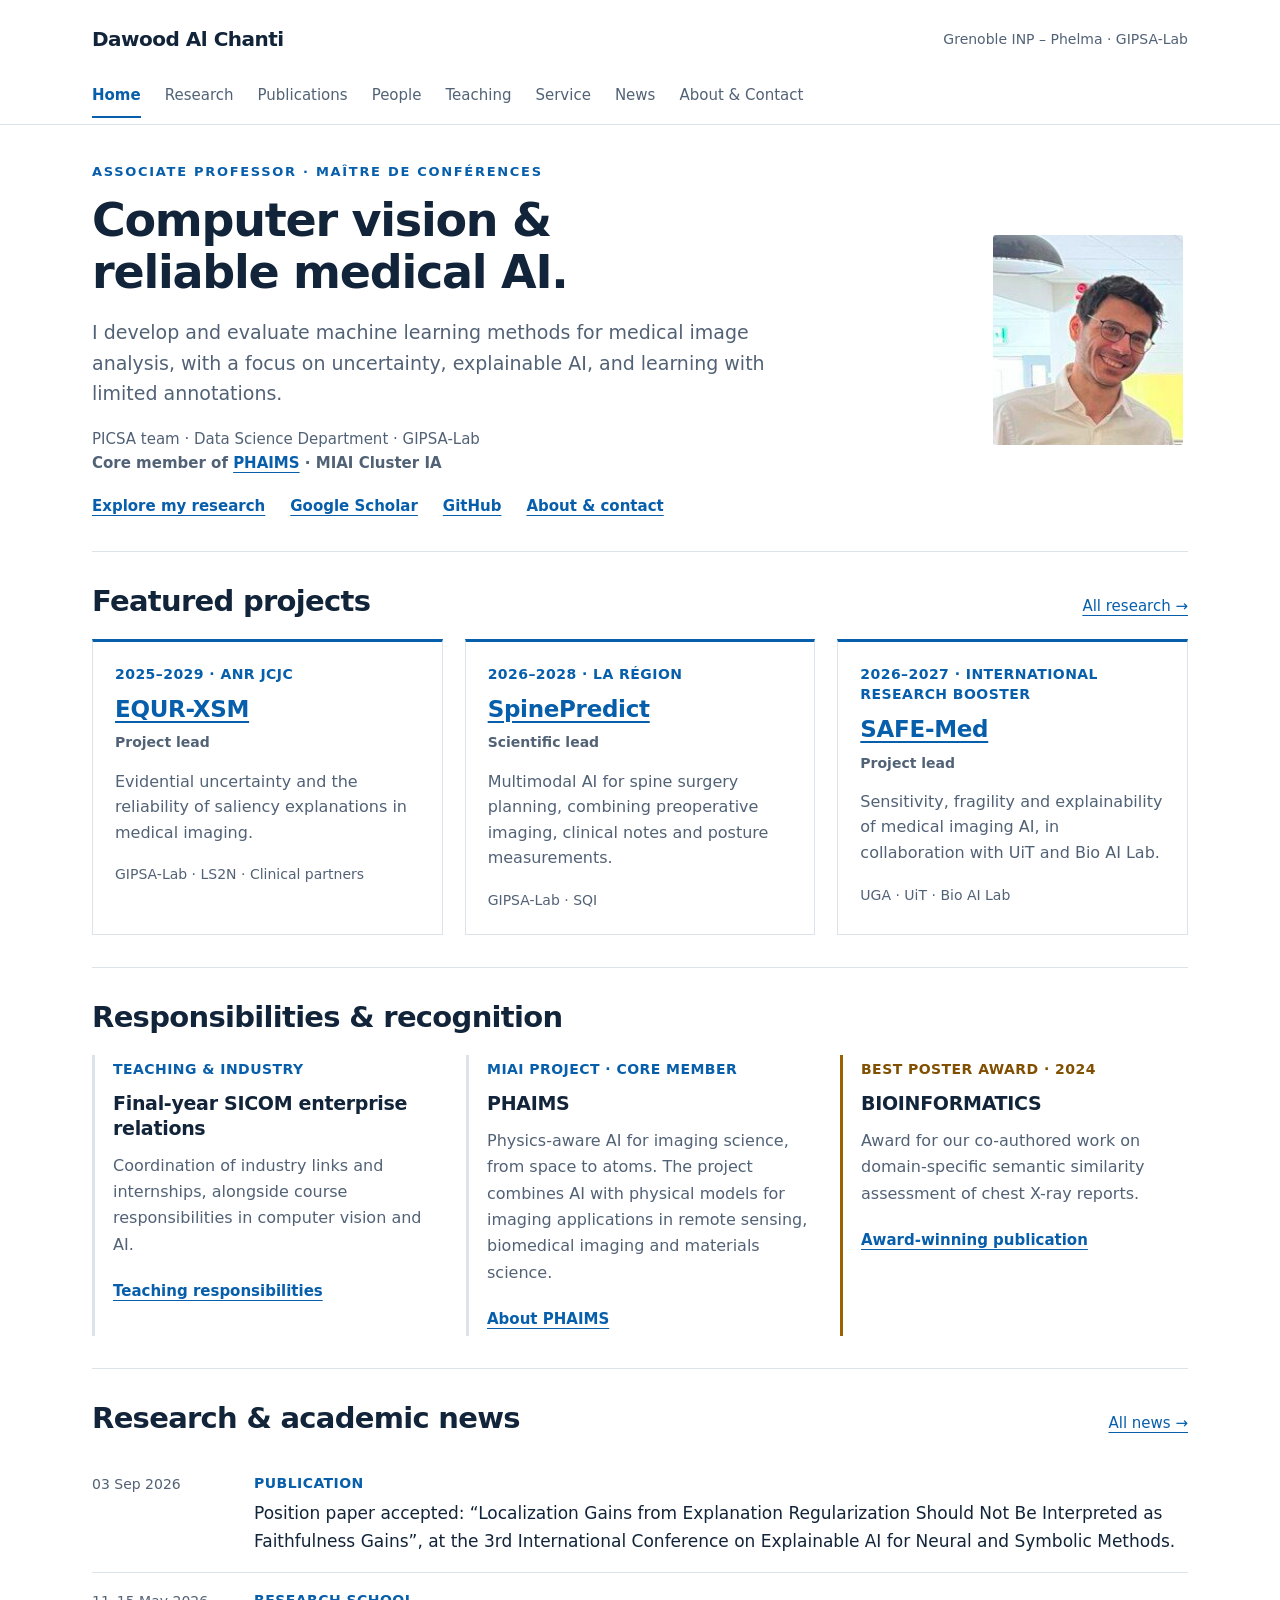
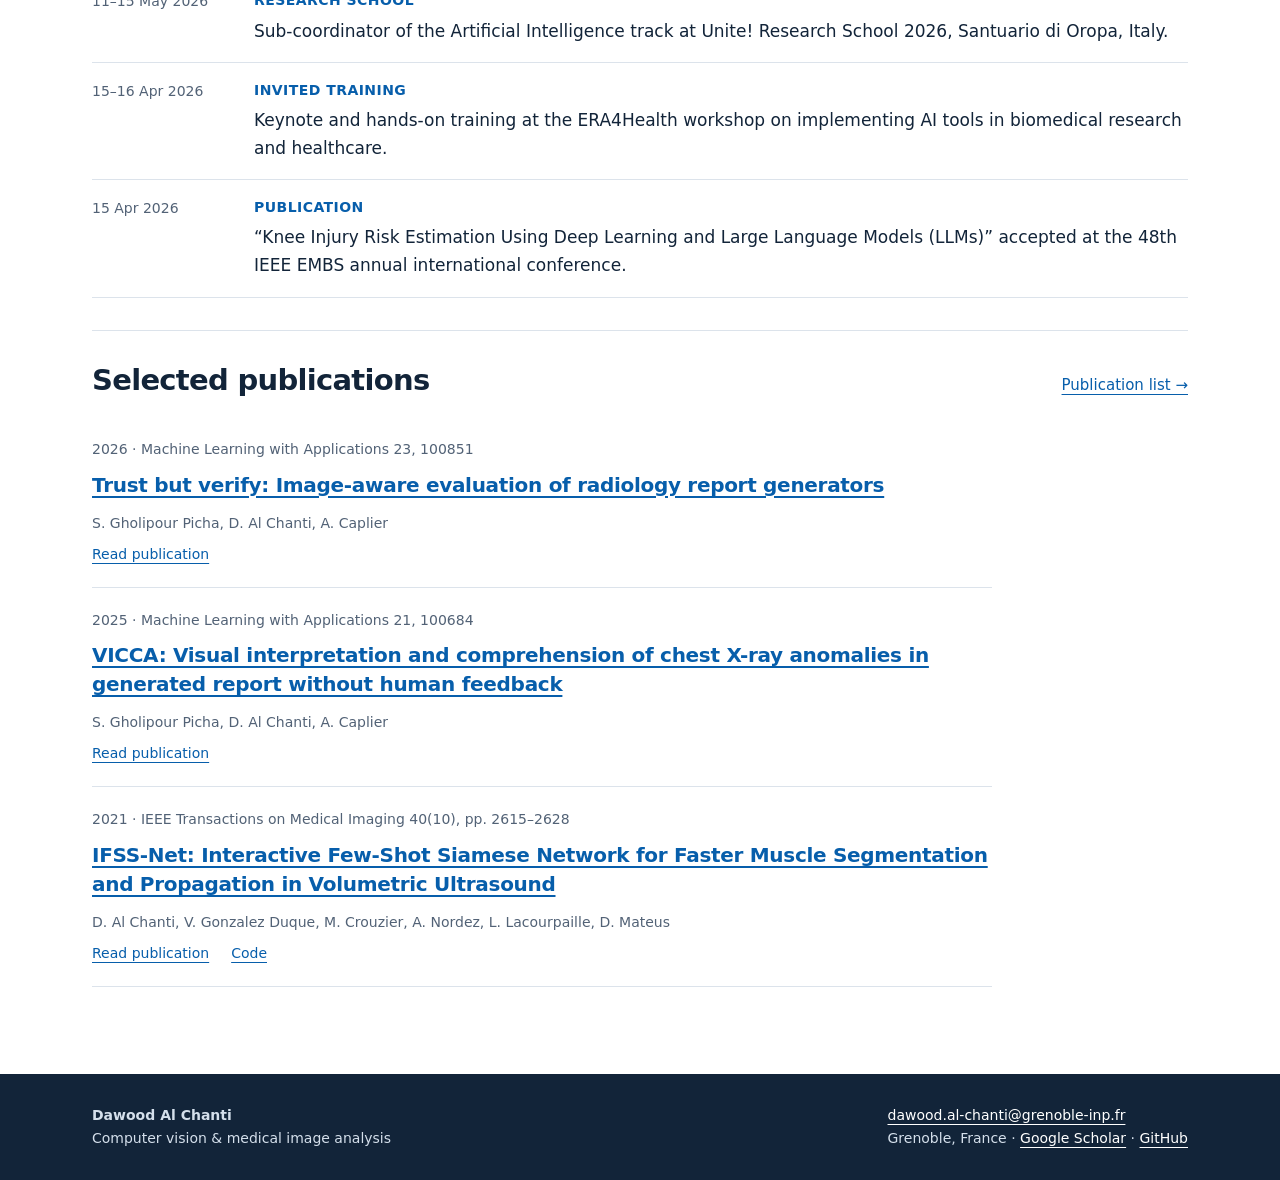
==== commit 67506d10: "Clarify core membership of PHAIMS and describe physics-aware imaging research" ====
--- a/index.html
+++ b/index.html
@@ -1 +1 @@
-<!doctype html><html lang="en"><head><meta charset="utf-8"><meta name="viewport" content="width=device-width,initial-scale=1"><title>Computer vision &amp; medical imaging | Dawood Al Chanti</title><meta name="description" content="Dawood Al Chanti, Associate Professor at Grenoble INP – Phelma and GIPSA-Lab. Research in medical imaging, uncertainty quantification and explainable AI."><meta name="theme-color" content="#122439"><link rel="stylesheet" href="assets/style.css?v=20260910-2"><script type="application/ld+json">{"@context": "https://schema.org", "@type": "Person", "name": "Dawood Al Chanti", "jobTitle": "Associate Professor", "affiliation": {"@type": "Organization", "name": "Grenoble INP \u2013 Phelma / GIPSA-Lab"}, "sameAs": ["https://scholar.google.fr/citations?user=osXo54QAAAAJ&hl=en", "https://github.com/DawoodChanti"]}</script><link rel="canonical" href="https://dawoodchanti.github.io/dawood_chanti/"></head><body><a class="skip" href="#main">Skip to content</a><header><div class="wrap mast"><a class="brand" href="index.html">Dawood Al Chanti</a><span class="affiliation">Grenoble INP – Phelma · GIPSA-Lab</span></div><nav class="wrap main-nav" aria-label="Main navigation"><a href="index.html" aria-current="page">Home</a><a href="research.html">Research</a><a href="publications.html">Publications</a><a href="people.html">People</a><a href="teaching.html">Teaching</a><a href="service.html">Service</a><a href="news.html">News</a><a href="about.html">About & Contact</a></nav></header><main tabindex="-1" id="main" class="wrap"><section class="hero"><div><p class="eyebrow">Associate Professor · Maître de conférences</p><h1>Computer vision &<br>reliable medical AI.</h1><p class="lead">I develop and evaluate machine learning methods for medical image analysis, with a focus on uncertainty, explainable AI, and learning with limited annotations.</p><p class="hero-affiliation">PICSA team · Data Science Department · GIPSA-Lab<br><strong>Core member, <a href="https://miai-cluster.univ-grenoble-alpes.fr/">MIAI Cluster IA</a></strong></p><div class="links"><a href="research.html">Explore my research</a><a href="https://scholar.google.fr/citations?user=osXo54QAAAAJ&amp;hl=en">Google Scholar</a><a href="https://github.com/DawoodChanti">GitHub</a><a href="about.html">About & contact</a></div></div><img class="portrait" src="assets/portrait.jpg" alt="Dawood Al Chanti" width="210" height="250"></section><section class="section"><div class="section-head"><h2>Featured projects</h2><a href="research.html">All research →</a></div><div class="grid"><article class="card"><span class="tag">2025–2029 · ANR JCJC</span><h3><a href="https://dawoodchanti.github.io/anr-jcjc-equr-xsm/index.html">EQUR-XSM</a></h3><span class="role-label">Project lead</span><p>Evidential uncertainty and the reliability of saliency explanations in medical imaging.</p><div class="meta">GIPSA-Lab · LS2N · Clinical partners</div></article><article class="card"><span class="tag">2026–2028 · La Région</span><h3><a href="research.html#spinepredict">SpinePredict</a></h3><span class="role-label">Scientific lead</span><p>Multimodal AI for spine surgery planning, combining preoperative imaging, clinical notes and posture measurements.</p><div class="meta">GIPSA-Lab · SQI</div></article><article class="card"><span class="tag">2026–2027 · International Research Booster</span><h3><a href="research.html#safe-med">SAFE-Med</a></h3><span class="role-label">Project lead</span><p>Sensitivity, fragility and explainability of medical imaging AI, in collaboration with UiT and Bio AI Lab.</p><div class="meta">UGA · UiT · Bio AI Lab</div></article></div></section><section class="section" id="highlights"><div class="section-head"><h2>Responsibilities & recognition</h2></div><div class="highlights"><article><span class="tag">Teaching & industry</span><h3>Final-year SICOM enterprise relations</h3><p>Coordination of industry links and internships, alongside course responsibilities in computer vision and AI.</p><a href="teaching.html#responsibilities">Teaching responsibilities</a></article><article><span class="tag">Research community</span><h3>MIAI membership & scientific service</h3><p>Core member of <a href="https://miai-cluster.univ-grenoble-alpes.fr/">MIAI Cluster IA</a>; ANR proposal reviewer; AI track sub-coordinator at Unite! Research School 2026; invited biomedical AI training.</p><a href="service.html#recent">Service & invited activities</a></article><article class="recognition"><span class="tag">Best Poster Award · 2024</span><h3>BIOINFORMATICS</h3><p>Award for our co-authored work on domain-specific semantic similarity assessment of chest X-ray reports.</p><a href="publications.html#year-2024">Award-winning publication</a></article></div></section><section class="section" id="news"><div class="section-head"><h2>Research & academic news</h2><a href="news.html">All news →</a></div><article class="news-row"><time datetime="2026-09-03">03 Sep 2026</time><div><span class="tag">Publication</span><p>Position paper accepted: “Localization Gains from Explanation Regularization Should Not Be Interpreted as Faithfulness Gains”, at the 3rd International Conference on Explainable AI for Neural and Symbolic Methods.</p></div></article><article class="news-row"><time datetime="2026-05-11">11–15 May 2026</time><div><span class="tag">Research school</span><p>Sub-coordinator of the Artificial Intelligence track at Unite! Research School 2026, Santuario di Oropa, Italy.</p></div></article><article class="news-row"><time datetime="2026-04-15">15–16 Apr 2026</time><div><span class="tag">Invited training</span><p>Keynote and hands-on training at the ERA4Health workshop on implementing AI tools in biomedical research and healthcare.</p></div></article><article class="news-row"><time datetime="2026-04-15">15 Apr 2026</time><div><span class="tag">Publication</span><p>“Knee Injury Risk Estimation Using Deep Learning and Large Language Models (LLMs)” accepted at the 48th IEEE EMBS annual international conference.</p></div></article></section><section class="section"><div class="section-head"><h2>Selected publications</h2><a href="publications.html">Publication list →</a></div><article class="publication"><span class="pub-meta">2026 · Machine Learning with Applications 23, 100851</span><h3><a href="https://doi.org/10.1016/j.mlwa.2026.100851">Trust but verify: Image-aware evaluation of radiology report generators</a></h3><p class="meta">S. Gholipour Picha, D. Al Chanti, A. Caplier</p><div class="pub-links"><a href="https://doi.org/10.1016/j.mlwa.2026.100851" aria-label="Read Trust but verify: Image-aware evaluation of radiology report generators">Read publication</a></div></article><article class="publication"><span class="pub-meta">2025 · Machine Learning with Applications 21, 100684</span><h3><a href="https://doi.org/10.1016/j.mlwa.2025.100684">VICCA: Visual interpretation and comprehension of chest X-ray anomalies in generated report without human feedback</a></h3><p class="meta">S. Gholipour Picha, D. Al Chanti, A. Caplier</p><div class="pub-links"><a href="https://doi.org/10.1016/j.mlwa.2025.100684" aria-label="Read VICCA: Visual interpretation and comprehension of chest X-ray anomalies in generated report without human feedback">Read publication</a></div></article><article class="publication"><span class="pub-meta">2021 · IEEE Transactions on Medical Imaging 40(10), pp. 2615–2628</span><h3><a href="https://doi.org/10.1109/TMI.2021.3058303">IFSS-Net: Interactive Few-Shot Siamese Network for Faster Muscle Segmentation and Propagation in Volumetric Ultrasound</a></h3><p class="meta">D. Al Chanti, V. Gonzalez Duque, M. Crouzier, A. Nordez, L. Lacourpaille, D. Mateus</p><div class="pub-links"><a href="https://doi.org/10.1109/TMI.2021.3058303" aria-label="Read IFSS-Net: Interactive Few-Shot Siamese Network for Faster Muscle Segmentation and Propagation in Volumetric Ultrasound">Read publication</a><a href="https://github.com/DawoodChanti/IFSS-Net">Code</a></div></article></section></main><footer><div class="wrap footer-inner"><div><strong>Dawood Al Chanti</strong><br>Computer vision & medical image analysis</div><div><a href="mailto:dawood.al-chanti@grenoble-inp.fr">dawood.al-chanti@grenoble-inp.fr</a><br>Grenoble, France · <a href="https://scholar.google.fr/citations?user=osXo54QAAAAJ&amp;hl=en">Google Scholar</a> · <a href="https://github.com/DawoodChanti">GitHub</a></div></div></footer></body></html>+<!doctype html><html lang="en"><head><meta charset="utf-8"><meta name="viewport" content="width=device-width,initial-scale=1"><title>Computer vision &amp; medical imaging | Dawood Al Chanti</title><meta name="description" content="Dawood Al Chanti, Associate Professor at Grenoble INP – Phelma and GIPSA-Lab. Research in medical imaging, uncertainty quantification and explainable AI."><meta name="theme-color" content="#122439"><link rel="stylesheet" href="assets/style.css?v=20260910-2"><script type="application/ld+json">{"@context": "https://schema.org", "@type": "Person", "name": "Dawood Al Chanti", "jobTitle": "Associate Professor", "affiliation": {"@type": "Organization", "name": "Grenoble INP \u2013 Phelma / GIPSA-Lab"}, "sameAs": ["https://scholar.google.fr/citations?user=osXo54QAAAAJ&hl=en", "https://github.com/DawoodChanti"]}</script><link rel="canonical" href="https://dawoodchanti.github.io/dawood_chanti/"></head><body><a class="skip" href="#main">Skip to content</a><header><div class="wrap mast"><a class="brand" href="index.html">Dawood Al Chanti</a><span class="affiliation">Grenoble INP – Phelma · GIPSA-Lab</span></div><nav class="wrap main-nav" aria-label="Main navigation"><a href="index.html" aria-current="page">Home</a><a href="research.html">Research</a><a href="publications.html">Publications</a><a href="people.html">People</a><a href="teaching.html">Teaching</a><a href="service.html">Service</a><a href="news.html">News</a><a href="about.html">About & Contact</a></nav></header><main tabindex="-1" id="main" class="wrap"><section class="hero"><div><p class="eyebrow">Associate Professor · Maître de conférences</p><h1>Computer vision &<br>reliable medical AI.</h1><p class="lead">I develop and evaluate machine learning methods for medical image analysis, with a focus on uncertainty, explainable AI, and learning with limited annotations.</p><p class="hero-affiliation">PICSA team · Data Science Department · GIPSA-Lab<br><strong>Core member of <a href="https://miai-cluster.univ-grenoble-alpes.fr/chairs-/phaims-physics-aware-ai-for-imaging-science-from-space-to-atoms-1641665.kjsp?RH=1697728359000">PHAIMS</a> · MIAI Cluster IA</strong></p><div class="links"><a href="research.html">Explore my research</a><a href="https://scholar.google.fr/citations?user=osXo54QAAAAJ&amp;hl=en">Google Scholar</a><a href="https://github.com/DawoodChanti">GitHub</a><a href="about.html">About & contact</a></div></div><img class="portrait" src="assets/portrait.jpg" alt="Dawood Al Chanti" width="210" height="250"></section><section class="section"><div class="section-head"><h2>Featured projects</h2><a href="research.html">All research →</a></div><div class="grid"><article class="card"><span class="tag">2025–2029 · ANR JCJC</span><h3><a href="https://dawoodchanti.github.io/anr-jcjc-equr-xsm/index.html">EQUR-XSM</a></h3><span class="role-label">Project lead</span><p>Evidential uncertainty and the reliability of saliency explanations in medical imaging.</p><div class="meta">GIPSA-Lab · LS2N · Clinical partners</div></article><article class="card"><span class="tag">2026–2028 · La Région</span><h3><a href="research.html#spinepredict">SpinePredict</a></h3><span class="role-label">Scientific lead</span><p>Multimodal AI for spine surgery planning, combining preoperative imaging, clinical notes and posture measurements.</p><div class="meta">GIPSA-Lab · SQI</div></article><article class="card"><span class="tag">2026–2027 · International Research Booster</span><h3><a href="research.html#safe-med">SAFE-Med</a></h3><span class="role-label">Project lead</span><p>Sensitivity, fragility and explainability of medical imaging AI, in collaboration with UiT and Bio AI Lab.</p><div class="meta">UGA · UiT · Bio AI Lab</div></article></div></section><section class="section" id="highlights"><div class="section-head"><h2>Responsibilities & recognition</h2></div><div class="highlights"><article><span class="tag">Teaching & industry</span><h3>Final-year SICOM enterprise relations</h3><p>Coordination of industry links and internships, alongside course responsibilities in computer vision and AI.</p><a href="teaching.html#responsibilities">Teaching responsibilities</a></article><article><span class="tag">MIAI project · Core member</span><h3>PHAIMS</h3><p>Physics-aware AI for imaging science, from space to atoms. The project combines AI with physical models for imaging applications in remote sensing, biomedical imaging and materials science.</p><a href="research.html#phaims">About PHAIMS</a></article><article class="recognition"><span class="tag">Best Poster Award · 2024</span><h3>BIOINFORMATICS</h3><p>Award for our co-authored work on domain-specific semantic similarity assessment of chest X-ray reports.</p><a href="publications.html#year-2024">Award-winning publication</a></article></div></section><section class="section" id="news"><div class="section-head"><h2>Research & academic news</h2><a href="news.html">All news →</a></div><article class="news-row"><time datetime="2026-09-03">03 Sep 2026</time><div><span class="tag">Publication</span><p>Position paper accepted: “Localization Gains from Explanation Regularization Should Not Be Interpreted as Faithfulness Gains”, at the 3rd International Conference on Explainable AI for Neural and Symbolic Methods.</p></div></article><article class="news-row"><time datetime="2026-05-11">11–15 May 2026</time><div><span class="tag">Research school</span><p>Sub-coordinator of the Artificial Intelligence track at Unite! Research School 2026, Santuario di Oropa, Italy.</p></div></article><article class="news-row"><time datetime="2026-04-15">15–16 Apr 2026</time><div><span class="tag">Invited training</span><p>Keynote and hands-on training at the ERA4Health workshop on implementing AI tools in biomedical research and healthcare.</p></div></article><article class="news-row"><time datetime="2026-04-15">15 Apr 2026</time><div><span class="tag">Publication</span><p>“Knee Injury Risk Estimation Using Deep Learning and Large Language Models (LLMs)” accepted at the 48th IEEE EMBS annual international conference.</p></div></article></section><section class="section"><div class="section-head"><h2>Selected publications</h2><a href="publications.html">Publication list →</a></div><article class="publication"><span class="pub-meta">2026 · Machine Learning with Applications 23, 100851</span><h3><a href="https://doi.org/10.1016/j.mlwa.2026.100851">Trust but verify: Image-aware evaluation of radiology report generators</a></h3><p class="meta">S. Gholipour Picha, D. Al Chanti, A. Caplier</p><div class="pub-links"><a href="https://doi.org/10.1016/j.mlwa.2026.100851" aria-label="Read Trust but verify: Image-aware evaluation of radiology report generators">Read publication</a></div></article><article class="publication"><span class="pub-meta">2025 · Machine Learning with Applications 21, 100684</span><h3><a href="https://doi.org/10.1016/j.mlwa.2025.100684">VICCA: Visual interpretation and comprehension of chest X-ray anomalies in generated report without human feedback</a></h3><p class="meta">S. Gholipour Picha, D. Al Chanti, A. Caplier</p><div class="pub-links"><a href="https://doi.org/10.1016/j.mlwa.2025.100684" aria-label="Read VICCA: Visual interpretation and comprehension of chest X-ray anomalies in generated report without human feedback">Read publication</a></div></article><article class="publication"><span class="pub-meta">2021 · IEEE Transactions on Medical Imaging 40(10), pp. 2615–2628</span><h3><a href="https://doi.org/10.1109/TMI.2021.3058303">IFSS-Net: Interactive Few-Shot Siamese Network for Faster Muscle Segmentation and Propagation in Volumetric Ultrasound</a></h3><p class="meta">D. Al Chanti, V. Gonzalez Duque, M. Crouzier, A. Nordez, L. Lacourpaille, D. Mateus</p><div class="pub-links"><a href="https://doi.org/10.1109/TMI.2021.3058303" aria-label="Read IFSS-Net: Interactive Few-Shot Siamese Network for Faster Muscle Segmentation and Propagation in Volumetric Ultrasound">Read publication</a><a href="https://github.com/DawoodChanti/IFSS-Net">Code</a></div></article></section></main><footer><div class="wrap footer-inner"><div><strong>Dawood Al Chanti</strong><br>Computer vision & medical image analysis</div><div><a href="mailto:dawood.al-chanti@grenoble-inp.fr">dawood.al-chanti@grenoble-inp.fr</a><br>Grenoble, France · <a href="https://scholar.google.fr/citations?user=osXo54QAAAAJ&amp;hl=en">Google Scholar</a> · <a href="https://github.com/DawoodChanti">GitHub</a></div></div></footer></body></html>
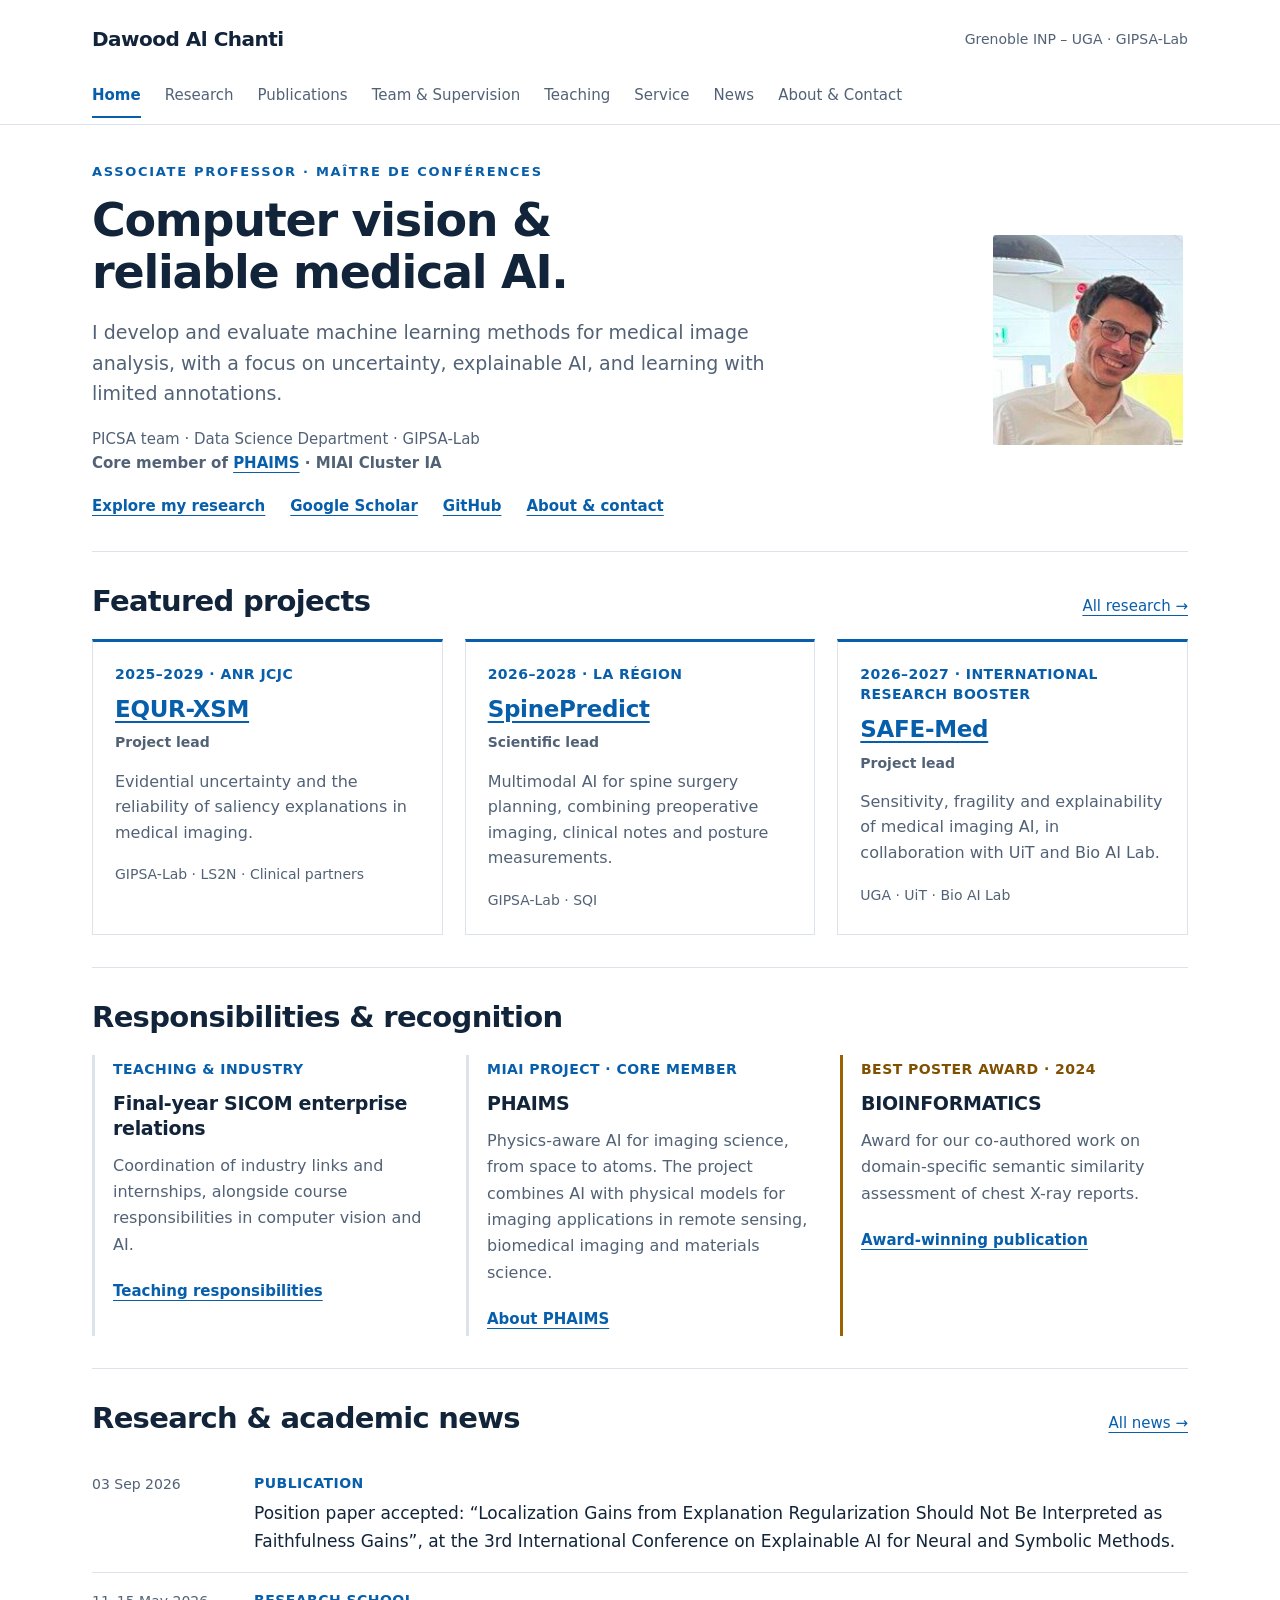
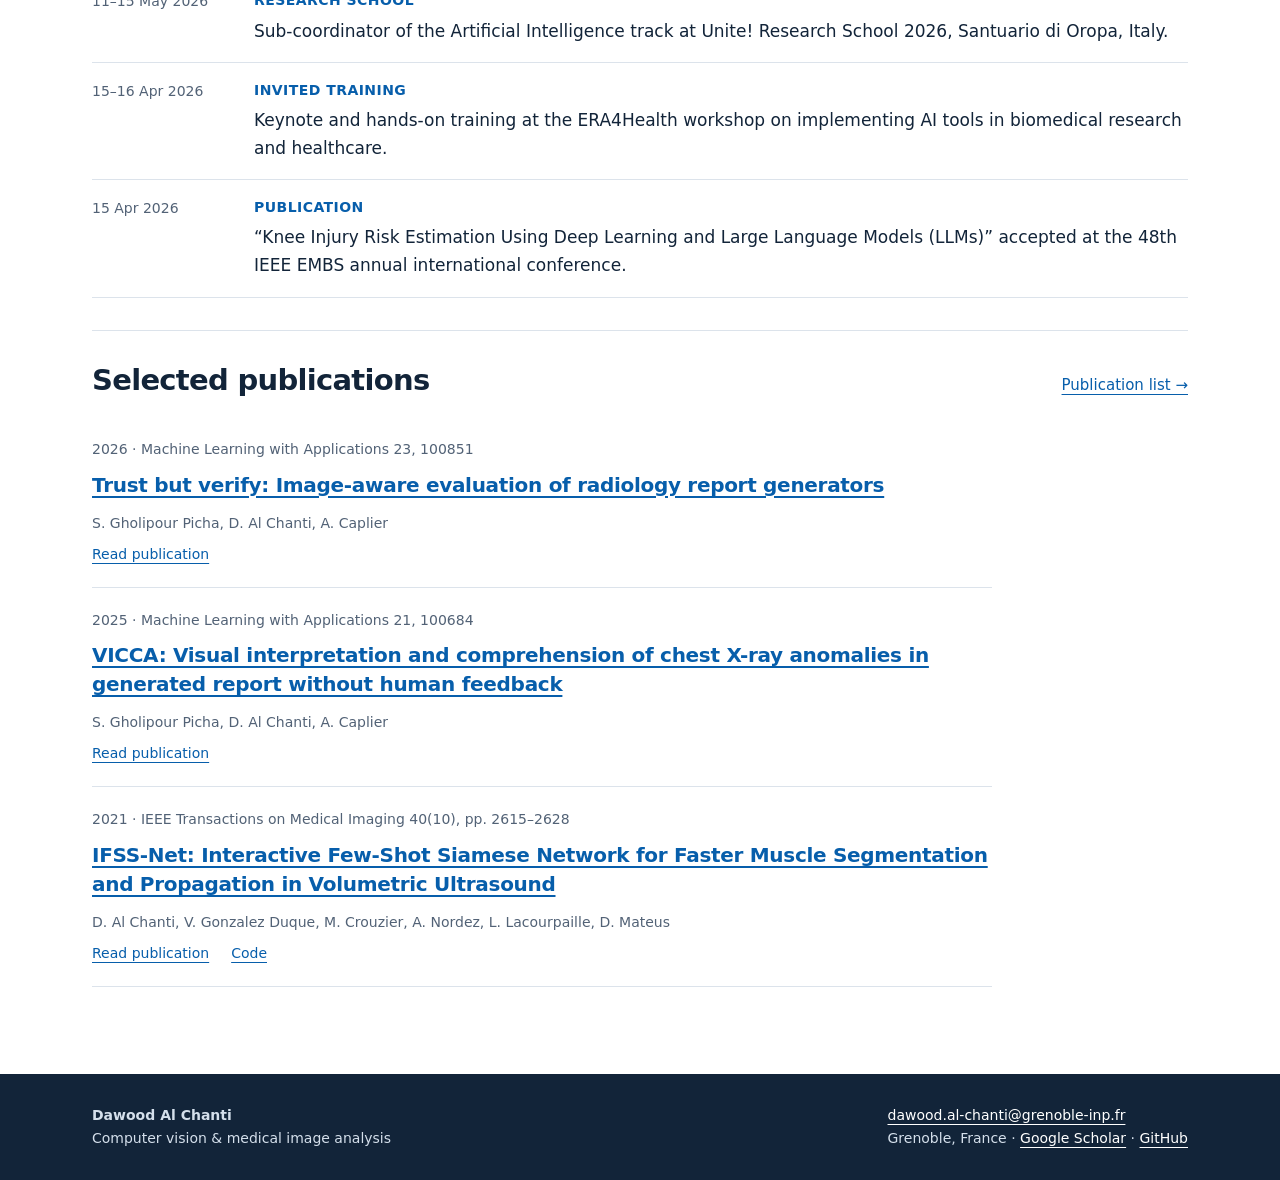
==== commit c8f45d95: "Rename People to Team & Supervision and update header affiliation" ====
--- a/index.html
+++ b/index.html
@@ -1 +1 @@
-<!doctype html><html lang="en"><head><meta charset="utf-8"><meta name="viewport" content="width=device-width,initial-scale=1"><title>Computer vision &amp; medical imaging | Dawood Al Chanti</title><meta name="description" content="Dawood Al Chanti, Associate Professor at Grenoble INP – Phelma and GIPSA-Lab. Research in medical imaging, uncertainty quantification and explainable AI."><meta name="theme-color" content="#122439"><link rel="stylesheet" href="assets/style.css?v=20260910-2"><script type="application/ld+json">{"@context": "https://schema.org", "@type": "Person", "name": "Dawood Al Chanti", "jobTitle": "Associate Professor", "affiliation": {"@type": "Organization", "name": "Grenoble INP \u2013 Phelma / GIPSA-Lab"}, "sameAs": ["https://scholar.google.fr/citations?user=osXo54QAAAAJ&hl=en", "https://github.com/DawoodChanti"]}</script><link rel="canonical" href="https://dawoodchanti.github.io/dawood_chanti/"></head><body><a class="skip" href="#main">Skip to content</a><header><div class="wrap mast"><a class="brand" href="index.html">Dawood Al Chanti</a><span class="affiliation">Grenoble INP – Phelma · GIPSA-Lab</span></div><nav class="wrap main-nav" aria-label="Main navigation"><a href="index.html" aria-current="page">Home</a><a href="research.html">Research</a><a href="publications.html">Publications</a><a href="people.html">People</a><a href="teaching.html">Teaching</a><a href="service.html">Service</a><a href="news.html">News</a><a href="about.html">About & Contact</a></nav></header><main tabindex="-1" id="main" class="wrap"><section class="hero"><div><p class="eyebrow">Associate Professor · Maître de conférences</p><h1>Computer vision &<br>reliable medical AI.</h1><p class="lead">I develop and evaluate machine learning methods for medical image analysis, with a focus on uncertainty, explainable AI, and learning with limited annotations.</p><p class="hero-affiliation">PICSA team · Data Science Department · GIPSA-Lab<br><strong>Core member of <a href="https://miai-cluster.univ-grenoble-alpes.fr/chairs-/phaims-physics-aware-ai-for-imaging-science-from-space-to-atoms-1641665.kjsp?RH=1697728359000">PHAIMS</a> · MIAI Cluster IA</strong></p><div class="links"><a href="research.html">Explore my research</a><a href="https://scholar.google.fr/citations?user=osXo54QAAAAJ&amp;hl=en">Google Scholar</a><a href="https://github.com/DawoodChanti">GitHub</a><a href="about.html">About & contact</a></div></div><img class="portrait" src="assets/portrait.jpg" alt="Dawood Al Chanti" width="210" height="250"></section><section class="section"><div class="section-head"><h2>Featured projects</h2><a href="research.html">All research →</a></div><div class="grid"><article class="card"><span class="tag">2025–2029 · ANR JCJC</span><h3><a href="https://dawoodchanti.github.io/anr-jcjc-equr-xsm/index.html">EQUR-XSM</a></h3><span class="role-label">Project lead</span><p>Evidential uncertainty and the reliability of saliency explanations in medical imaging.</p><div class="meta">GIPSA-Lab · LS2N · Clinical partners</div></article><article class="card"><span class="tag">2026–2028 · La Région</span><h3><a href="research.html#spinepredict">SpinePredict</a></h3><span class="role-label">Scientific lead</span><p>Multimodal AI for spine surgery planning, combining preoperative imaging, clinical notes and posture measurements.</p><div class="meta">GIPSA-Lab · SQI</div></article><article class="card"><span class="tag">2026–2027 · International Research Booster</span><h3><a href="research.html#safe-med">SAFE-Med</a></h3><span class="role-label">Project lead</span><p>Sensitivity, fragility and explainability of medical imaging AI, in collaboration with UiT and Bio AI Lab.</p><div class="meta">UGA · UiT · Bio AI Lab</div></article></div></section><section class="section" id="highlights"><div class="section-head"><h2>Responsibilities & recognition</h2></div><div class="highlights"><article><span class="tag">Teaching & industry</span><h3>Final-year SICOM enterprise relations</h3><p>Coordination of industry links and internships, alongside course responsibilities in computer vision and AI.</p><a href="teaching.html#responsibilities">Teaching responsibilities</a></article><article><span class="tag">MIAI project · Core member</span><h3>PHAIMS</h3><p>Physics-aware AI for imaging science, from space to atoms. The project combines AI with physical models for imaging applications in remote sensing, biomedical imaging and materials science.</p><a href="research.html#phaims">About PHAIMS</a></article><article class="recognition"><span class="tag">Best Poster Award · 2024</span><h3>BIOINFORMATICS</h3><p>Award for our co-authored work on domain-specific semantic similarity assessment of chest X-ray reports.</p><a href="publications.html#year-2024">Award-winning publication</a></article></div></section><section class="section" id="news"><div class="section-head"><h2>Research & academic news</h2><a href="news.html">All news →</a></div><article class="news-row"><time datetime="2026-09-03">03 Sep 2026</time><div><span class="tag">Publication</span><p>Position paper accepted: “Localization Gains from Explanation Regularization Should Not Be Interpreted as Faithfulness Gains”, at the 3rd International Conference on Explainable AI for Neural and Symbolic Methods.</p></div></article><article class="news-row"><time datetime="2026-05-11">11–15 May 2026</time><div><span class="tag">Research school</span><p>Sub-coordinator of the Artificial Intelligence track at Unite! Research School 2026, Santuario di Oropa, Italy.</p></div></article><article class="news-row"><time datetime="2026-04-15">15–16 Apr 2026</time><div><span class="tag">Invited training</span><p>Keynote and hands-on training at the ERA4Health workshop on implementing AI tools in biomedical research and healthcare.</p></div></article><article class="news-row"><time datetime="2026-04-15">15 Apr 2026</time><div><span class="tag">Publication</span><p>“Knee Injury Risk Estimation Using Deep Learning and Large Language Models (LLMs)” accepted at the 48th IEEE EMBS annual international conference.</p></div></article></section><section class="section"><div class="section-head"><h2>Selected publications</h2><a href="publications.html">Publication list →</a></div><article class="publication"><span class="pub-meta">2026 · Machine Learning with Applications 23, 100851</span><h3><a href="https://doi.org/10.1016/j.mlwa.2026.100851">Trust but verify: Image-aware evaluation of radiology report generators</a></h3><p class="meta">S. Gholipour Picha, D. Al Chanti, A. Caplier</p><div class="pub-links"><a href="https://doi.org/10.1016/j.mlwa.2026.100851" aria-label="Read Trust but verify: Image-aware evaluation of radiology report generators">Read publication</a></div></article><article class="publication"><span class="pub-meta">2025 · Machine Learning with Applications 21, 100684</span><h3><a href="https://doi.org/10.1016/j.mlwa.2025.100684">VICCA: Visual interpretation and comprehension of chest X-ray anomalies in generated report without human feedback</a></h3><p class="meta">S. Gholipour Picha, D. Al Chanti, A. Caplier</p><div class="pub-links"><a href="https://doi.org/10.1016/j.mlwa.2025.100684" aria-label="Read VICCA: Visual interpretation and comprehension of chest X-ray anomalies in generated report without human feedback">Read publication</a></div></article><article class="publication"><span class="pub-meta">2021 · IEEE Transactions on Medical Imaging 40(10), pp. 2615–2628</span><h3><a href="https://doi.org/10.1109/TMI.2021.3058303">IFSS-Net: Interactive Few-Shot Siamese Network for Faster Muscle Segmentation and Propagation in Volumetric Ultrasound</a></h3><p class="meta">D. Al Chanti, V. Gonzalez Duque, M. Crouzier, A. Nordez, L. Lacourpaille, D. Mateus</p><div class="pub-links"><a href="https://doi.org/10.1109/TMI.2021.3058303" aria-label="Read IFSS-Net: Interactive Few-Shot Siamese Network for Faster Muscle Segmentation and Propagation in Volumetric Ultrasound">Read publication</a><a href="https://github.com/DawoodChanti/IFSS-Net">Code</a></div></article></section></main><footer><div class="wrap footer-inner"><div><strong>Dawood Al Chanti</strong><br>Computer vision & medical image analysis</div><div><a href="mailto:dawood.al-chanti@grenoble-inp.fr">dawood.al-chanti@grenoble-inp.fr</a><br>Grenoble, France · <a href="https://scholar.google.fr/citations?user=osXo54QAAAAJ&amp;hl=en">Google Scholar</a> · <a href="https://github.com/DawoodChanti">GitHub</a></div></div></footer></body></html>+<!doctype html><html lang="en"><head><meta charset="utf-8"><meta name="viewport" content="width=device-width,initial-scale=1"><title>Computer vision &amp; medical imaging | Dawood Al Chanti</title><meta name="description" content="Dawood Al Chanti, Associate Professor at Grenoble INP – Phelma and GIPSA-Lab. Research in medical imaging, uncertainty quantification and explainable AI."><meta name="theme-color" content="#122439"><link rel="stylesheet" href="assets/style.css?v=20260910-2"><script type="application/ld+json">{"@context": "https://schema.org", "@type": "Person", "name": "Dawood Al Chanti", "jobTitle": "Associate Professor", "affiliation": {"@type": "Organization", "name": "Grenoble INP \u2013 Phelma / GIPSA-Lab"}, "sameAs": ["https://scholar.google.fr/citations?user=osXo54QAAAAJ&hl=en", "https://github.com/DawoodChanti"]}</script><link rel="canonical" href="https://dawoodchanti.github.io/dawood_chanti/"></head><body><a class="skip" href="#main">Skip to content</a><header><div class="wrap mast"><a class="brand" href="index.html">Dawood Al Chanti</a><span class="affiliation">Grenoble INP – UGA · GIPSA-Lab</span></div><nav class="wrap main-nav" aria-label="Main navigation"><a href="index.html" aria-current="page">Home</a><a href="research.html">Research</a><a href="publications.html">Publications</a><a href="people.html">Team &amp; Supervision</a><a href="teaching.html">Teaching</a><a href="service.html">Service</a><a href="news.html">News</a><a href="about.html">About & Contact</a></nav></header><main tabindex="-1" id="main" class="wrap"><section class="hero"><div><p class="eyebrow">Associate Professor · Maître de conférences</p><h1>Computer vision &<br>reliable medical AI.</h1><p class="lead">I develop and evaluate machine learning methods for medical image analysis, with a focus on uncertainty, explainable AI, and learning with limited annotations.</p><p class="hero-affiliation">PICSA team · Data Science Department · GIPSA-Lab<br><strong>Core member of <a href="https://miai-cluster.univ-grenoble-alpes.fr/chairs-/phaims-physics-aware-ai-for-imaging-science-from-space-to-atoms-1641665.kjsp?RH=1697728359000">PHAIMS</a> · MIAI Cluster IA</strong></p><div class="links"><a href="research.html">Explore my research</a><a href="https://scholar.google.fr/citations?user=osXo54QAAAAJ&amp;hl=en">Google Scholar</a><a href="https://github.com/DawoodChanti">GitHub</a><a href="about.html">About & contact</a></div></div><img class="portrait" src="assets/portrait.jpg" alt="Dawood Al Chanti" width="210" height="250"></section><section class="section"><div class="section-head"><h2>Featured projects</h2><a href="research.html">All research →</a></div><div class="grid"><article class="card"><span class="tag">2025–2029 · ANR JCJC</span><h3><a href="https://dawoodchanti.github.io/anr-jcjc-equr-xsm/index.html">EQUR-XSM</a></h3><span class="role-label">Project lead</span><p>Evidential uncertainty and the reliability of saliency explanations in medical imaging.</p><div class="meta">GIPSA-Lab · LS2N · Clinical partners</div></article><article class="card"><span class="tag">2026–2028 · La Région</span><h3><a href="research.html#spinepredict">SpinePredict</a></h3><span class="role-label">Scientific lead</span><p>Multimodal AI for spine surgery planning, combining preoperative imaging, clinical notes and posture measurements.</p><div class="meta">GIPSA-Lab · SQI</div></article><article class="card"><span class="tag">2026–2027 · International Research Booster</span><h3><a href="research.html#safe-med">SAFE-Med</a></h3><span class="role-label">Project lead</span><p>Sensitivity, fragility and explainability of medical imaging AI, in collaboration with UiT and Bio AI Lab.</p><div class="meta">UGA · UiT · Bio AI Lab</div></article></div></section><section class="section" id="highlights"><div class="section-head"><h2>Responsibilities & recognition</h2></div><div class="highlights"><article><span class="tag">Teaching & industry</span><h3>Final-year SICOM enterprise relations</h3><p>Coordination of industry links and internships, alongside course responsibilities in computer vision and AI.</p><a href="teaching.html#responsibilities">Teaching responsibilities</a></article><article><span class="tag">MIAI project · Core member</span><h3>PHAIMS</h3><p>Physics-aware AI for imaging science, from space to atoms. The project combines AI with physical models for imaging applications in remote sensing, biomedical imaging and materials science.</p><a href="research.html#phaims">About PHAIMS</a></article><article class="recognition"><span class="tag">Best Poster Award · 2024</span><h3>BIOINFORMATICS</h3><p>Award for our co-authored work on domain-specific semantic similarity assessment of chest X-ray reports.</p><a href="publications.html#year-2024">Award-winning publication</a></article></div></section><section class="section" id="news"><div class="section-head"><h2>Research & academic news</h2><a href="news.html">All news →</a></div><article class="news-row"><time datetime="2026-09-03">03 Sep 2026</time><div><span class="tag">Publication</span><p>Position paper accepted: “Localization Gains from Explanation Regularization Should Not Be Interpreted as Faithfulness Gains”, at the 3rd International Conference on Explainable AI for Neural and Symbolic Methods.</p></div></article><article class="news-row"><time datetime="2026-05-11">11–15 May 2026</time><div><span class="tag">Research school</span><p>Sub-coordinator of the Artificial Intelligence track at Unite! Research School 2026, Santuario di Oropa, Italy.</p></div></article><article class="news-row"><time datetime="2026-04-15">15–16 Apr 2026</time><div><span class="tag">Invited training</span><p>Keynote and hands-on training at the ERA4Health workshop on implementing AI tools in biomedical research and healthcare.</p></div></article><article class="news-row"><time datetime="2026-04-15">15 Apr 2026</time><div><span class="tag">Publication</span><p>“Knee Injury Risk Estimation Using Deep Learning and Large Language Models (LLMs)” accepted at the 48th IEEE EMBS annual international conference.</p></div></article></section><section class="section"><div class="section-head"><h2>Selected publications</h2><a href="publications.html">Publication list →</a></div><article class="publication"><span class="pub-meta">2026 · Machine Learning with Applications 23, 100851</span><h3><a href="https://doi.org/10.1016/j.mlwa.2026.100851">Trust but verify: Image-aware evaluation of radiology report generators</a></h3><p class="meta">S. Gholipour Picha, D. Al Chanti, A. Caplier</p><div class="pub-links"><a href="https://doi.org/10.1016/j.mlwa.2026.100851" aria-label="Read Trust but verify: Image-aware evaluation of radiology report generators">Read publication</a></div></article><article class="publication"><span class="pub-meta">2025 · Machine Learning with Applications 21, 100684</span><h3><a href="https://doi.org/10.1016/j.mlwa.2025.100684">VICCA: Visual interpretation and comprehension of chest X-ray anomalies in generated report without human feedback</a></h3><p class="meta">S. Gholipour Picha, D. Al Chanti, A. Caplier</p><div class="pub-links"><a href="https://doi.org/10.1016/j.mlwa.2025.100684" aria-label="Read VICCA: Visual interpretation and comprehension of chest X-ray anomalies in generated report without human feedback">Read publication</a></div></article><article class="publication"><span class="pub-meta">2021 · IEEE Transactions on Medical Imaging 40(10), pp. 2615–2628</span><h3><a href="https://doi.org/10.1109/TMI.2021.3058303">IFSS-Net: Interactive Few-Shot Siamese Network for Faster Muscle Segmentation and Propagation in Volumetric Ultrasound</a></h3><p class="meta">D. Al Chanti, V. Gonzalez Duque, M. Crouzier, A. Nordez, L. Lacourpaille, D. Mateus</p><div class="pub-links"><a href="https://doi.org/10.1109/TMI.2021.3058303" aria-label="Read IFSS-Net: Interactive Few-Shot Siamese Network for Faster Muscle Segmentation and Propagation in Volumetric Ultrasound">Read publication</a><a href="https://github.com/DawoodChanti/IFSS-Net">Code</a></div></article></section></main><footer><div class="wrap footer-inner"><div><strong>Dawood Al Chanti</strong><br>Computer vision & medical image analysis</div><div><a href="mailto:dawood.al-chanti@grenoble-inp.fr">dawood.al-chanti@grenoble-inp.fr</a><br>Grenoble, France · <a href="https://scholar.google.fr/citations?user=osXo54QAAAAJ&amp;hl=en">Google Scholar</a> · <a href="https://github.com/DawoodChanti">GitHub</a></div></div></footer></body></html>
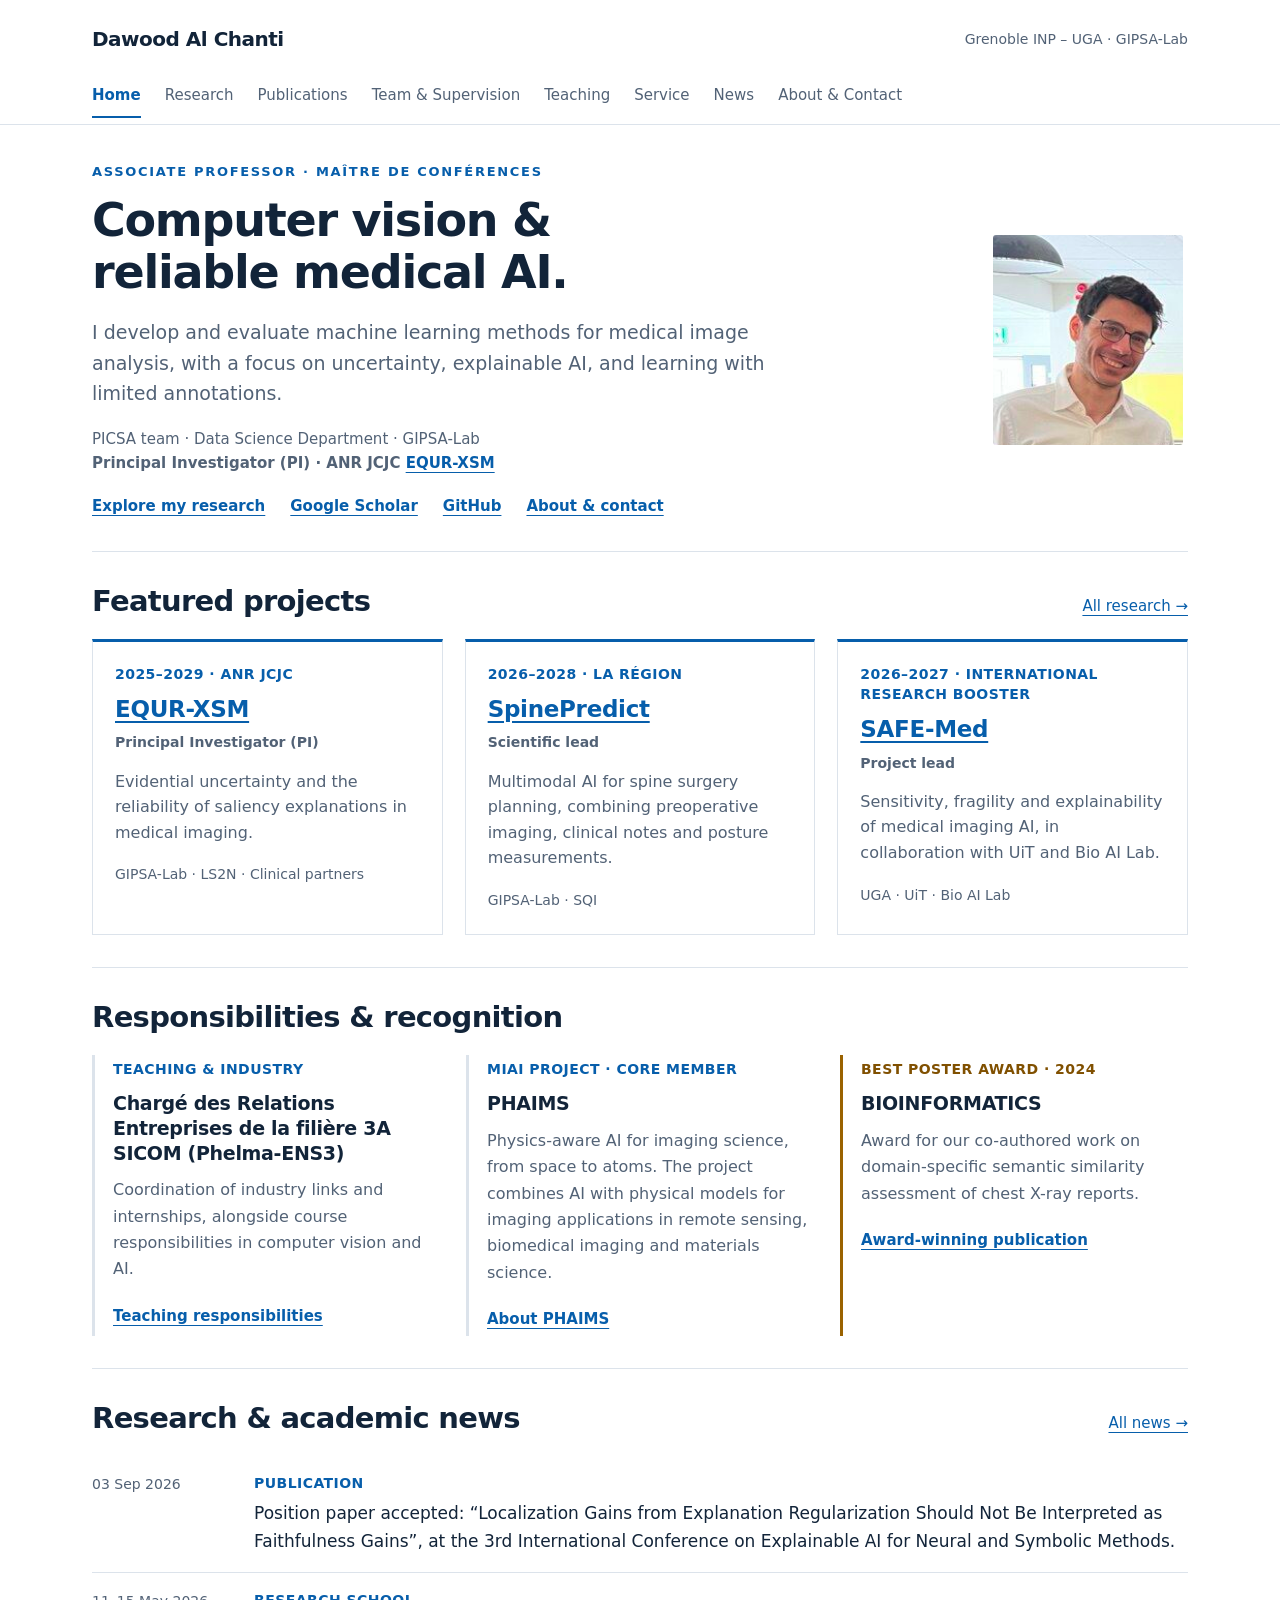
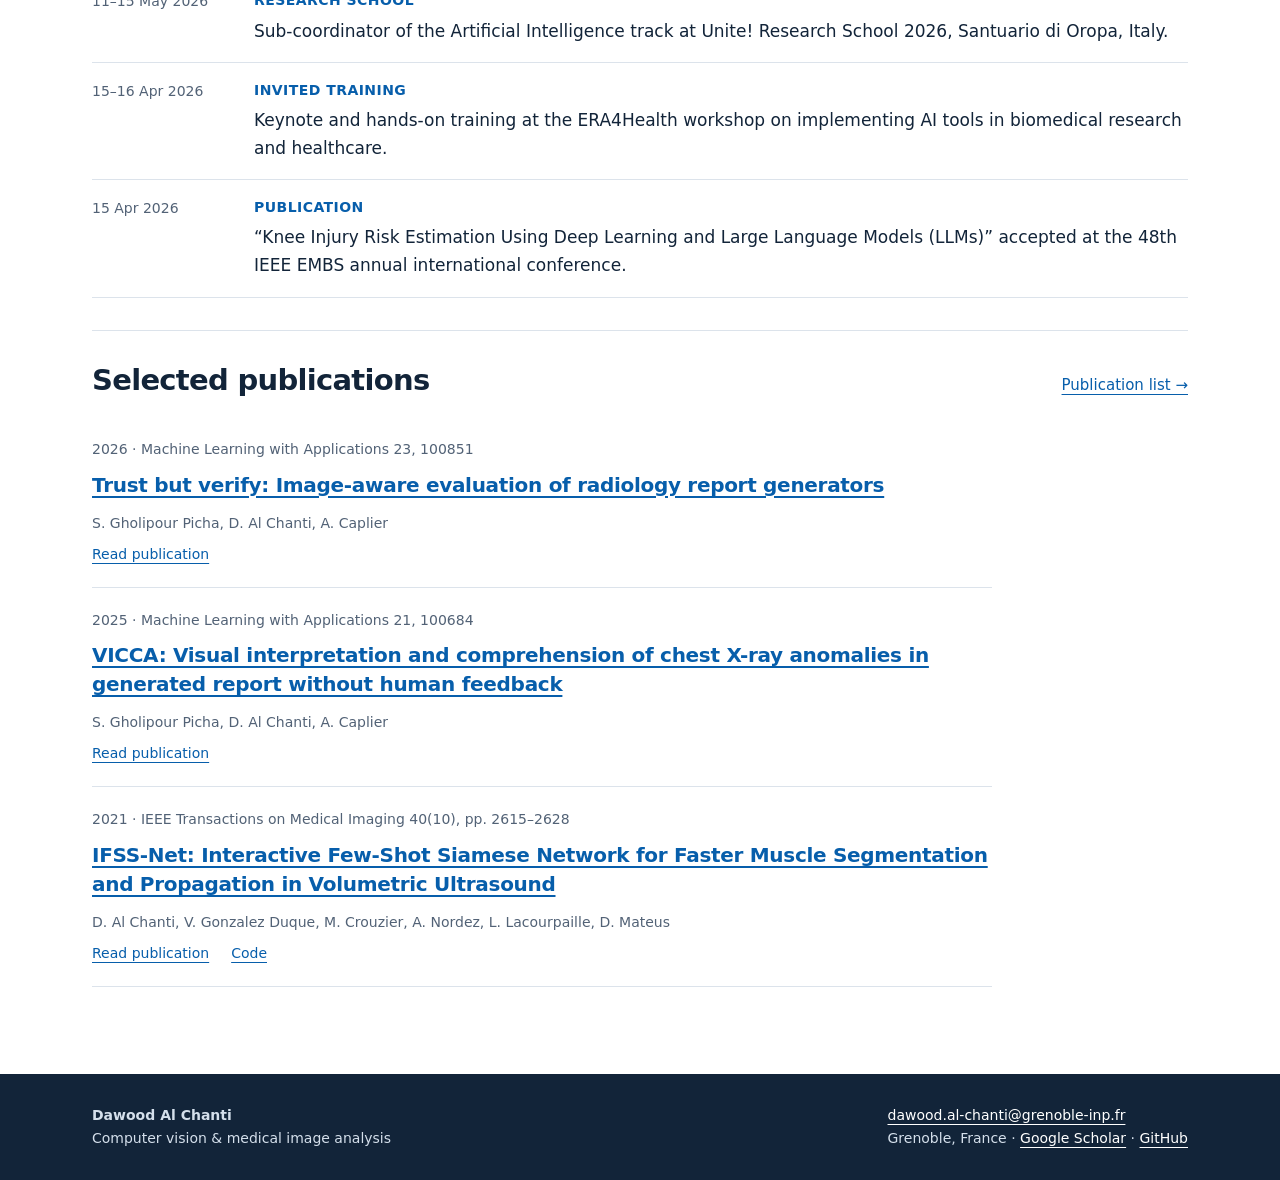
==== commit 019c692d: "Prioritise ANR JCJC PI role and specify SICOM enterprise-relations responsibility" ====
--- a/index.html
+++ b/index.html
@@ -1 +1 @@
-<!doctype html><html lang="en"><head><meta charset="utf-8"><meta name="viewport" content="width=device-width,initial-scale=1"><title>Computer vision &amp; medical imaging | Dawood Al Chanti</title><meta name="description" content="Dawood Al Chanti, Associate Professor at Grenoble INP – Phelma and GIPSA-Lab. Research in medical imaging, uncertainty quantification and explainable AI."><meta name="theme-color" content="#122439"><link rel="stylesheet" href="assets/style.css?v=20260910-2"><script type="application/ld+json">{"@context": "https://schema.org", "@type": "Person", "name": "Dawood Al Chanti", "jobTitle": "Associate Professor", "affiliation": {"@type": "Organization", "name": "Grenoble INP \u2013 Phelma / GIPSA-Lab"}, "sameAs": ["https://scholar.google.fr/citations?user=osXo54QAAAAJ&hl=en", "https://github.com/DawoodChanti"]}</script><link rel="canonical" href="https://dawoodchanti.github.io/dawood_chanti/"></head><body><a class="skip" href="#main">Skip to content</a><header><div class="wrap mast"><a class="brand" href="index.html">Dawood Al Chanti</a><span class="affiliation">Grenoble INP – UGA · GIPSA-Lab</span></div><nav class="wrap main-nav" aria-label="Main navigation"><a href="index.html" aria-current="page">Home</a><a href="research.html">Research</a><a href="publications.html">Publications</a><a href="people.html">Team &amp; Supervision</a><a href="teaching.html">Teaching</a><a href="service.html">Service</a><a href="news.html">News</a><a href="about.html">About & Contact</a></nav></header><main tabindex="-1" id="main" class="wrap"><section class="hero"><div><p class="eyebrow">Associate Professor · Maître de conférences</p><h1>Computer vision &<br>reliable medical AI.</h1><p class="lead">I develop and evaluate machine learning methods for medical image analysis, with a focus on uncertainty, explainable AI, and learning with limited annotations.</p><p class="hero-affiliation">PICSA team · Data Science Department · GIPSA-Lab<br><strong>Core member of <a href="https://miai-cluster.univ-grenoble-alpes.fr/chairs-/phaims-physics-aware-ai-for-imaging-science-from-space-to-atoms-1641665.kjsp?RH=1697728359000">PHAIMS</a> · MIAI Cluster IA</strong></p><div class="links"><a href="research.html">Explore my research</a><a href="https://scholar.google.fr/citations?user=osXo54QAAAAJ&amp;hl=en">Google Scholar</a><a href="https://github.com/DawoodChanti">GitHub</a><a href="about.html">About & contact</a></div></div><img class="portrait" src="assets/portrait.jpg" alt="Dawood Al Chanti" width="210" height="250"></section><section class="section"><div class="section-head"><h2>Featured projects</h2><a href="research.html">All research →</a></div><div class="grid"><article class="card"><span class="tag">2025–2029 · ANR JCJC</span><h3><a href="https://dawoodchanti.github.io/anr-jcjc-equr-xsm/index.html">EQUR-XSM</a></h3><span class="role-label">Project lead</span><p>Evidential uncertainty and the reliability of saliency explanations in medical imaging.</p><div class="meta">GIPSA-Lab · LS2N · Clinical partners</div></article><article class="card"><span class="tag">2026–2028 · La Région</span><h3><a href="research.html#spinepredict">SpinePredict</a></h3><span class="role-label">Scientific lead</span><p>Multimodal AI for spine surgery planning, combining preoperative imaging, clinical notes and posture measurements.</p><div class="meta">GIPSA-Lab · SQI</div></article><article class="card"><span class="tag">2026–2027 · International Research Booster</span><h3><a href="research.html#safe-med">SAFE-Med</a></h3><span class="role-label">Project lead</span><p>Sensitivity, fragility and explainability of medical imaging AI, in collaboration with UiT and Bio AI Lab.</p><div class="meta">UGA · UiT · Bio AI Lab</div></article></div></section><section class="section" id="highlights"><div class="section-head"><h2>Responsibilities & recognition</h2></div><div class="highlights"><article><span class="tag">Teaching & industry</span><h3>Final-year SICOM enterprise relations</h3><p>Coordination of industry links and internships, alongside course responsibilities in computer vision and AI.</p><a href="teaching.html#responsibilities">Teaching responsibilities</a></article><article><span class="tag">MIAI project · Core member</span><h3>PHAIMS</h3><p>Physics-aware AI for imaging science, from space to atoms. The project combines AI with physical models for imaging applications in remote sensing, biomedical imaging and materials science.</p><a href="research.html#phaims">About PHAIMS</a></article><article class="recognition"><span class="tag">Best Poster Award · 2024</span><h3>BIOINFORMATICS</h3><p>Award for our co-authored work on domain-specific semantic similarity assessment of chest X-ray reports.</p><a href="publications.html#year-2024">Award-winning publication</a></article></div></section><section class="section" id="news"><div class="section-head"><h2>Research & academic news</h2><a href="news.html">All news →</a></div><article class="news-row"><time datetime="2026-09-03">03 Sep 2026</time><div><span class="tag">Publication</span><p>Position paper accepted: “Localization Gains from Explanation Regularization Should Not Be Interpreted as Faithfulness Gains”, at the 3rd International Conference on Explainable AI for Neural and Symbolic Methods.</p></div></article><article class="news-row"><time datetime="2026-05-11">11–15 May 2026</time><div><span class="tag">Research school</span><p>Sub-coordinator of the Artificial Intelligence track at Unite! Research School 2026, Santuario di Oropa, Italy.</p></div></article><article class="news-row"><time datetime="2026-04-15">15–16 Apr 2026</time><div><span class="tag">Invited training</span><p>Keynote and hands-on training at the ERA4Health workshop on implementing AI tools in biomedical research and healthcare.</p></div></article><article class="news-row"><time datetime="2026-04-15">15 Apr 2026</time><div><span class="tag">Publication</span><p>“Knee Injury Risk Estimation Using Deep Learning and Large Language Models (LLMs)” accepted at the 48th IEEE EMBS annual international conference.</p></div></article></section><section class="section"><div class="section-head"><h2>Selected publications</h2><a href="publications.html">Publication list →</a></div><article class="publication"><span class="pub-meta">2026 · Machine Learning with Applications 23, 100851</span><h3><a href="https://doi.org/10.1016/j.mlwa.2026.100851">Trust but verify: Image-aware evaluation of radiology report generators</a></h3><p class="meta">S. Gholipour Picha, D. Al Chanti, A. Caplier</p><div class="pub-links"><a href="https://doi.org/10.1016/j.mlwa.2026.100851" aria-label="Read Trust but verify: Image-aware evaluation of radiology report generators">Read publication</a></div></article><article class="publication"><span class="pub-meta">2025 · Machine Learning with Applications 21, 100684</span><h3><a href="https://doi.org/10.1016/j.mlwa.2025.100684">VICCA: Visual interpretation and comprehension of chest X-ray anomalies in generated report without human feedback</a></h3><p class="meta">S. Gholipour Picha, D. Al Chanti, A. Caplier</p><div class="pub-links"><a href="https://doi.org/10.1016/j.mlwa.2025.100684" aria-label="Read VICCA: Visual interpretation and comprehension of chest X-ray anomalies in generated report without human feedback">Read publication</a></div></article><article class="publication"><span class="pub-meta">2021 · IEEE Transactions on Medical Imaging 40(10), pp. 2615–2628</span><h3><a href="https://doi.org/10.1109/TMI.2021.3058303">IFSS-Net: Interactive Few-Shot Siamese Network for Faster Muscle Segmentation and Propagation in Volumetric Ultrasound</a></h3><p class="meta">D. Al Chanti, V. Gonzalez Duque, M. Crouzier, A. Nordez, L. Lacourpaille, D. Mateus</p><div class="pub-links"><a href="https://doi.org/10.1109/TMI.2021.3058303" aria-label="Read IFSS-Net: Interactive Few-Shot Siamese Network for Faster Muscle Segmentation and Propagation in Volumetric Ultrasound">Read publication</a><a href="https://github.com/DawoodChanti/IFSS-Net">Code</a></div></article></section></main><footer><div class="wrap footer-inner"><div><strong>Dawood Al Chanti</strong><br>Computer vision & medical image analysis</div><div><a href="mailto:dawood.al-chanti@grenoble-inp.fr">dawood.al-chanti@grenoble-inp.fr</a><br>Grenoble, France · <a href="https://scholar.google.fr/citations?user=osXo54QAAAAJ&amp;hl=en">Google Scholar</a> · <a href="https://github.com/DawoodChanti">GitHub</a></div></div></footer></body></html>+<!doctype html><html lang="en"><head><meta charset="utf-8"><meta name="viewport" content="width=device-width,initial-scale=1"><title>Computer vision &amp; medical imaging | Dawood Al Chanti</title><meta name="description" content="Dawood Al Chanti, Associate Professor at Grenoble INP – Phelma and GIPSA-Lab. Research in medical imaging, uncertainty quantification and explainable AI."><meta name="theme-color" content="#122439"><link rel="stylesheet" href="assets/style.css?v=20260910-2"><script type="application/ld+json">{"@context": "https://schema.org", "@type": "Person", "name": "Dawood Al Chanti", "jobTitle": "Associate Professor", "affiliation": {"@type": "Organization", "name": "Grenoble INP \u2013 Phelma / GIPSA-Lab"}, "sameAs": ["https://scholar.google.fr/citations?user=osXo54QAAAAJ&hl=en", "https://github.com/DawoodChanti"]}</script><link rel="canonical" href="https://dawoodchanti.github.io/"></head><body><a class="skip" href="#main">Skip to content</a><header><div class="wrap mast"><a class="brand" href="index.html">Dawood Al Chanti</a><span class="affiliation">Grenoble INP – UGA · GIPSA-Lab</span></div><nav class="wrap main-nav" aria-label="Main navigation"><a href="index.html" aria-current="page">Home</a><a href="research.html">Research</a><a href="publications.html">Publications</a><a href="people.html">Team &amp; Supervision</a><a href="teaching.html">Teaching</a><a href="service.html">Service</a><a href="news.html">News</a><a href="about.html">About & Contact</a></nav></header><main tabindex="-1" id="main" class="wrap"><section class="hero"><div><p class="eyebrow">Associate Professor · Maître de conférences</p><h1>Computer vision &<br>reliable medical AI.</h1><p class="lead">I develop and evaluate machine learning methods for medical image analysis, with a focus on uncertainty, explainable AI, and learning with limited annotations.</p><p class="hero-affiliation">PICSA team · Data Science Department · GIPSA-Lab<br><strong>Principal Investigator (PI) · ANR JCJC <a href="https://dawoodchanti.github.io/anr-jcjc-equr-xsm/index.html">EQUR-XSM</a></strong></p><div class="links"><a href="research.html">Explore my research</a><a href="https://scholar.google.fr/citations?user=osXo54QAAAAJ&amp;hl=en">Google Scholar</a><a href="https://github.com/DawoodChanti">GitHub</a><a href="about.html">About & contact</a></div></div><img class="portrait" src="assets/portrait.jpg" alt="Dawood Al Chanti" width="210" height="250"></section><section class="section"><div class="section-head"><h2>Featured projects</h2><a href="research.html">All research →</a></div><div class="grid"><article class="card"><span class="tag">2025–2029 · ANR JCJC</span><h3><a href="https://dawoodchanti.github.io/anr-jcjc-equr-xsm/index.html">EQUR-XSM</a></h3><span class="role-label">Principal Investigator (PI)</span><p>Evidential uncertainty and the reliability of saliency explanations in medical imaging.</p><div class="meta">GIPSA-Lab · LS2N · Clinical partners</div></article><article class="card"><span class="tag">2026–2028 · La Région</span><h3><a href="research.html#spinepredict">SpinePredict</a></h3><span class="role-label">Scientific lead</span><p>Multimodal AI for spine surgery planning, combining preoperative imaging, clinical notes and posture measurements.</p><div class="meta">GIPSA-Lab · SQI</div></article><article class="card"><span class="tag">2026–2027 · International Research Booster</span><h3><a href="research.html#safe-med">SAFE-Med</a></h3><span class="role-label">Project lead</span><p>Sensitivity, fragility and explainability of medical imaging AI, in collaboration with UiT and Bio AI Lab.</p><div class="meta">UGA · UiT · Bio AI Lab</div></article></div></section><section class="section" id="highlights"><div class="section-head"><h2>Responsibilities & recognition</h2></div><div class="highlights"><article><span class="tag">Teaching & industry</span><h3 lang="fr">Chargé des Relations Entreprises de la filière 3A SICOM (Phelma-ENS3)</h3><p>Coordination of industry links and internships, alongside course responsibilities in computer vision and AI.</p><a href="teaching.html#responsibilities">Teaching responsibilities</a></article><article><span class="tag">MIAI project · Core member</span><h3>PHAIMS</h3><p>Physics-aware AI for imaging science, from space to atoms. The project combines AI with physical models for imaging applications in remote sensing, biomedical imaging and materials science.</p><a href="research.html#phaims">About PHAIMS</a></article><article class="recognition"><span class="tag">Best Poster Award · 2024</span><h3>BIOINFORMATICS</h3><p>Award for our co-authored work on domain-specific semantic similarity assessment of chest X-ray reports.</p><a href="publications.html#year-2024">Award-winning publication</a></article></div></section><section class="section" id="news"><div class="section-head"><h2>Research & academic news</h2><a href="news.html">All news →</a></div><article class="news-row"><time datetime="2026-09-03">03 Sep 2026</time><div><span class="tag">Publication</span><p>Position paper accepted: “Localization Gains from Explanation Regularization Should Not Be Interpreted as Faithfulness Gains”, at the 3rd International Conference on Explainable AI for Neural and Symbolic Methods.</p></div></article><article class="news-row"><time datetime="2026-05-11">11–15 May 2026</time><div><span class="tag">Research school</span><p>Sub-coordinator of the Artificial Intelligence track at Unite! Research School 2026, Santuario di Oropa, Italy.</p></div></article><article class="news-row"><time datetime="2026-04-15">15–16 Apr 2026</time><div><span class="tag">Invited training</span><p>Keynote and hands-on training at the ERA4Health workshop on implementing AI tools in biomedical research and healthcare.</p></div></article><article class="news-row"><time datetime="2026-04-15">15 Apr 2026</time><div><span class="tag">Publication</span><p>“Knee Injury Risk Estimation Using Deep Learning and Large Language Models (LLMs)” accepted at the 48th IEEE EMBS annual international conference.</p></div></article></section><section class="section"><div class="section-head"><h2>Selected publications</h2><a href="publications.html">Publication list →</a></div><article class="publication"><span class="pub-meta">2026 · Machine Learning with Applications 23, 100851</span><h3><a href="https://doi.org/10.1016/j.mlwa.2026.100851">Trust but verify: Image-aware evaluation of radiology report generators</a></h3><p class="meta">S. Gholipour Picha, D. Al Chanti, A. Caplier</p><div class="pub-links"><a href="https://doi.org/10.1016/j.mlwa.2026.100851" aria-label="Read Trust but verify: Image-aware evaluation of radiology report generators">Read publication</a></div></article><article class="publication"><span class="pub-meta">2025 · Machine Learning with Applications 21, 100684</span><h3><a href="https://doi.org/10.1016/j.mlwa.2025.100684">VICCA: Visual interpretation and comprehension of chest X-ray anomalies in generated report without human feedback</a></h3><p class="meta">S. Gholipour Picha, D. Al Chanti, A. Caplier</p><div class="pub-links"><a href="https://doi.org/10.1016/j.mlwa.2025.100684" aria-label="Read VICCA: Visual interpretation and comprehension of chest X-ray anomalies in generated report without human feedback">Read publication</a></div></article><article class="publication"><span class="pub-meta">2021 · IEEE Transactions on Medical Imaging 40(10), pp. 2615–2628</span><h3><a href="https://doi.org/10.1109/TMI.2021.3058303">IFSS-Net: Interactive Few-Shot Siamese Network for Faster Muscle Segmentation and Propagation in Volumetric Ultrasound</a></h3><p class="meta">D. Al Chanti, V. Gonzalez Duque, M. Crouzier, A. Nordez, L. Lacourpaille, D. Mateus</p><div class="pub-links"><a href="https://doi.org/10.1109/TMI.2021.3058303" aria-label="Read IFSS-Net: Interactive Few-Shot Siamese Network for Faster Muscle Segmentation and Propagation in Volumetric Ultrasound">Read publication</a><a href="https://github.com/DawoodChanti/IFSS-Net">Code</a></div></article></section></main><footer><div class="wrap footer-inner"><div><strong>Dawood Al Chanti</strong><br>Computer vision & medical image analysis</div><div><a href="mailto:dawood.al-chanti@grenoble-inp.fr">dawood.al-chanti@grenoble-inp.fr</a><br>Grenoble, France · <a href="https://scholar.google.fr/citations?user=osXo54QAAAAJ&amp;hl=en">Google Scholar</a> · <a href="https://github.com/DawoodChanti">GitHub</a></div></div></footer></body></html>
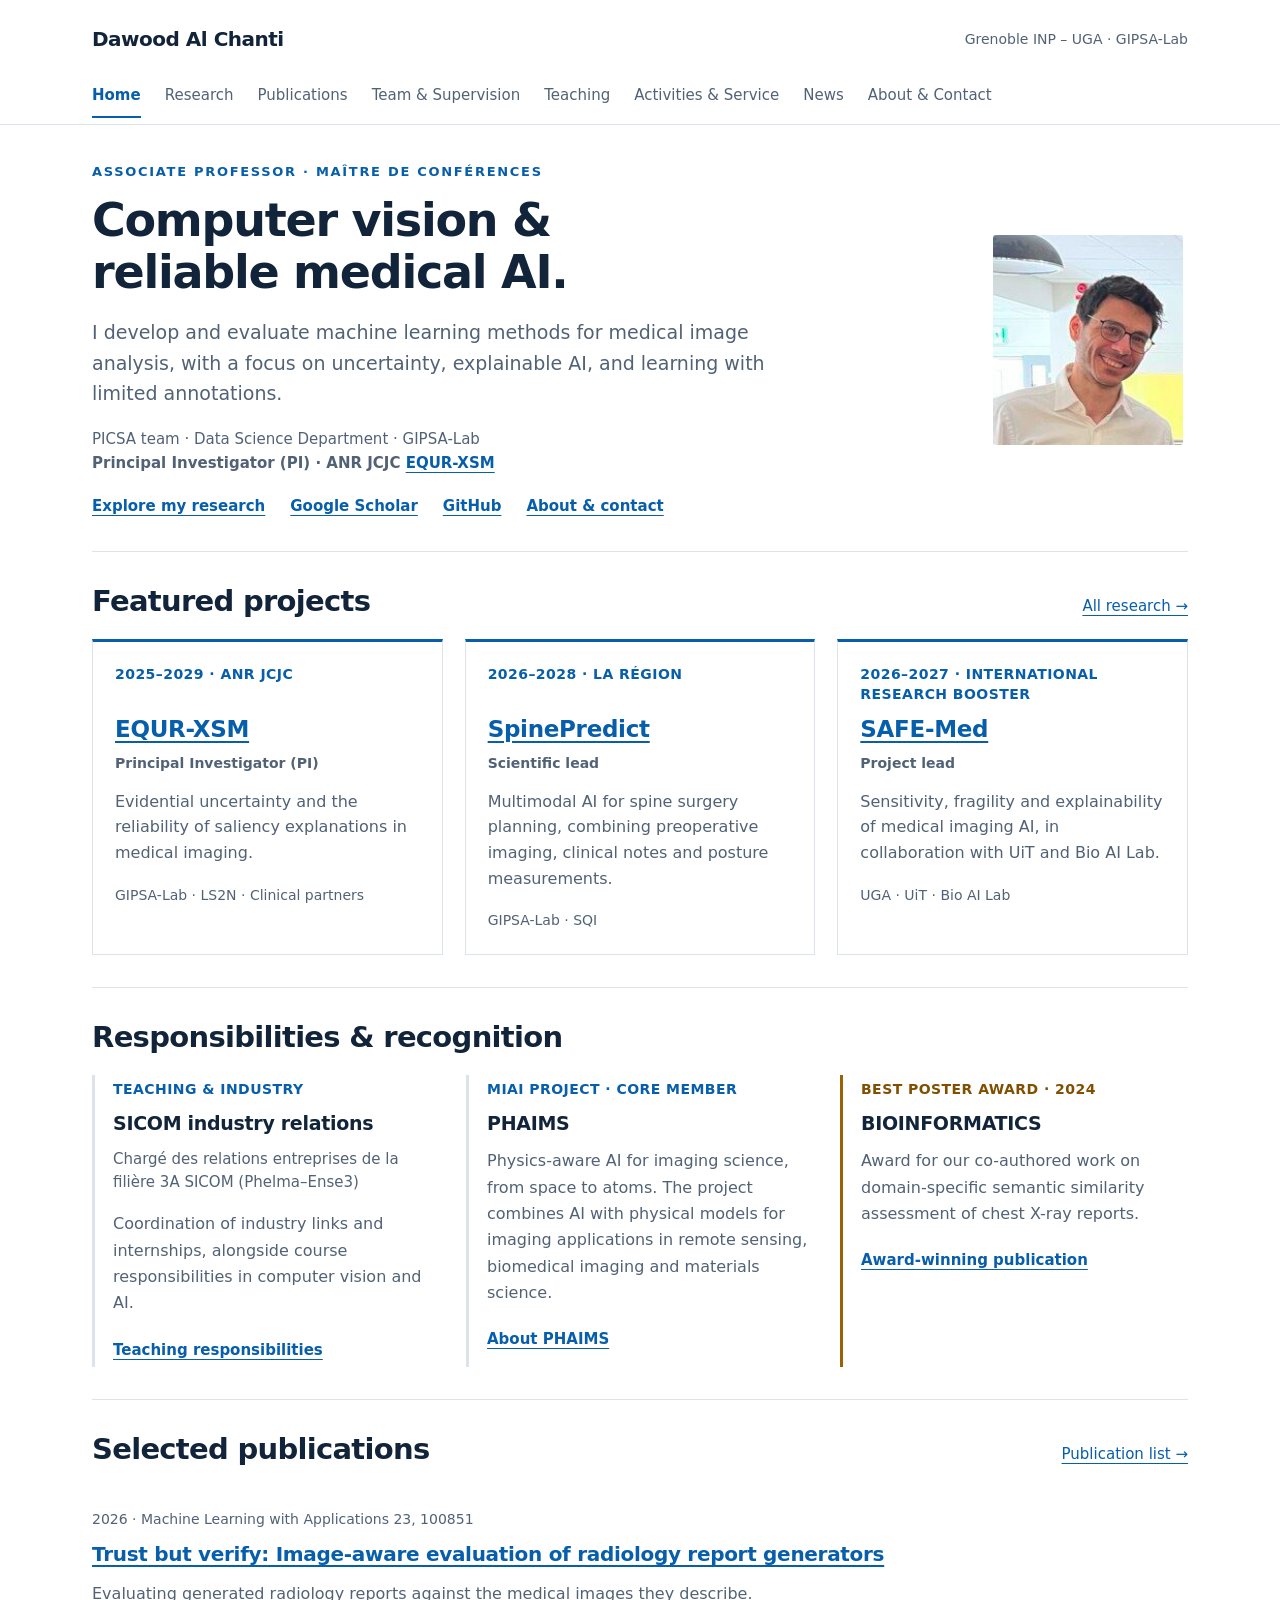
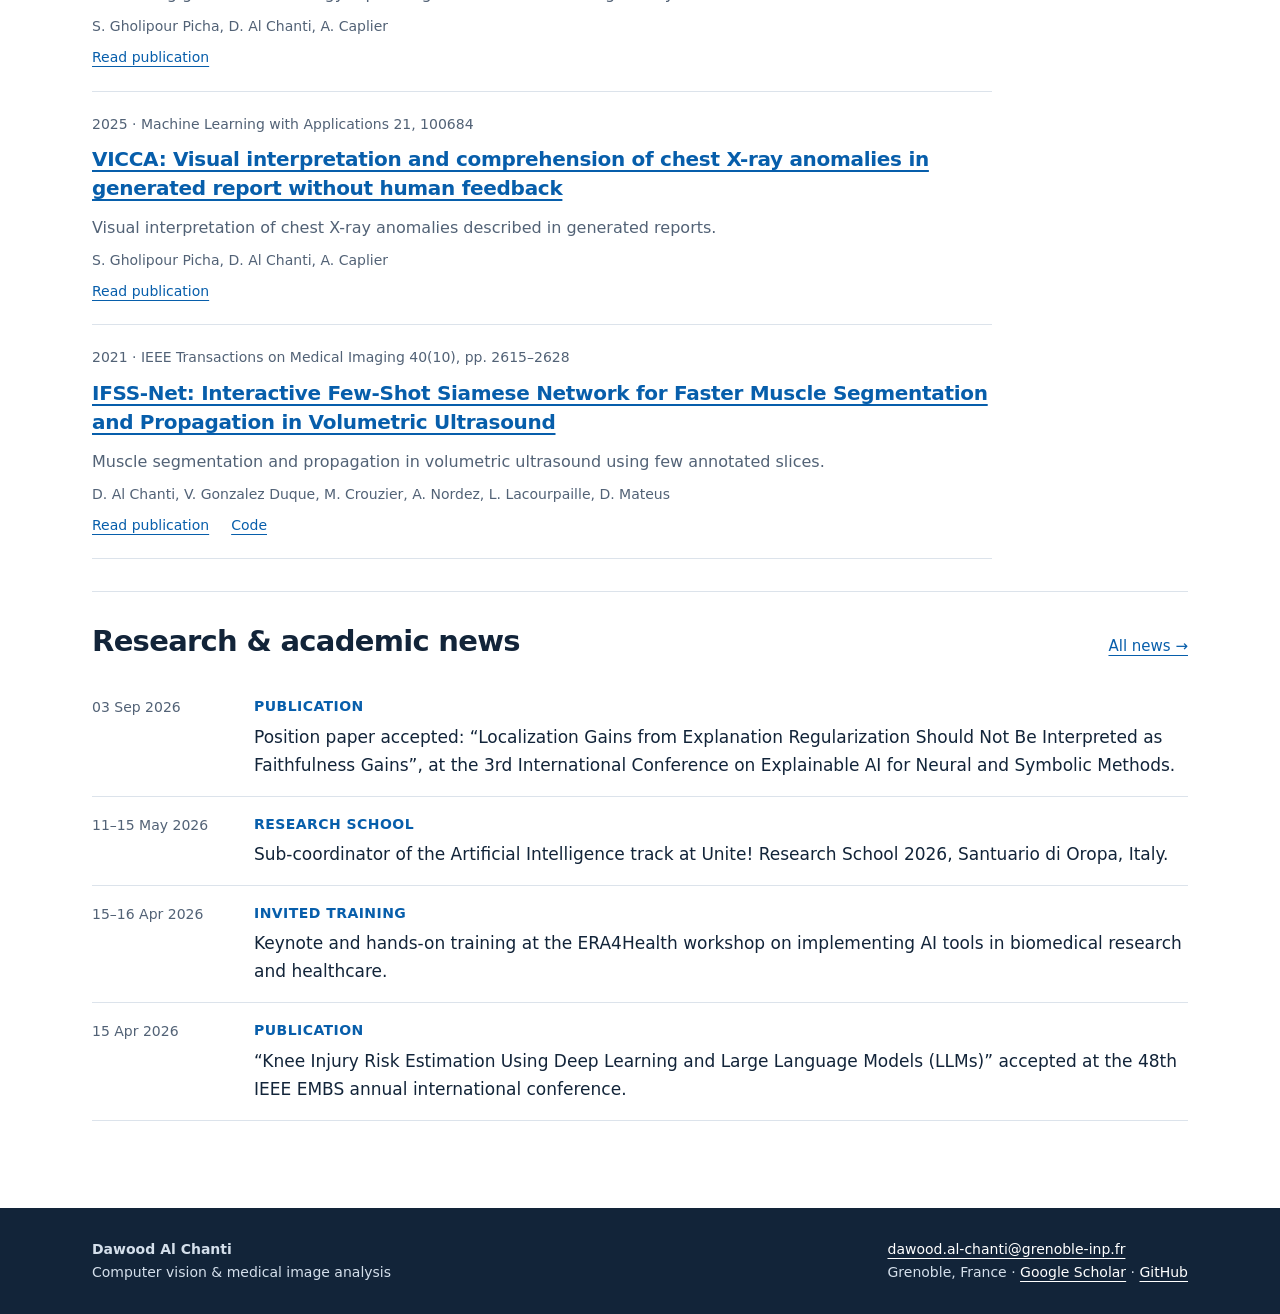
==== commit 746cb25e: "Improve research visibility, academic activities structure and profile clarity" ====
--- a/index.html
+++ b/index.html
@@ -1 +1 @@
-<!doctype html><html lang="en"><head><meta charset="utf-8"><meta name="viewport" content="width=device-width,initial-scale=1"><title>Computer vision &amp; medical imaging | Dawood Al Chanti</title><meta name="description" content="Dawood Al Chanti, Associate Professor at Grenoble INP – Phelma and GIPSA-Lab. Research in medical imaging, uncertainty quantification and explainable AI."><meta name="theme-color" content="#122439"><link rel="stylesheet" href="assets/style.css?v=20260910-2"><script type="application/ld+json">{"@context": "https://schema.org", "@type": "Person", "name": "Dawood Al Chanti", "jobTitle": "Associate Professor", "affiliation": {"@type": "Organization", "name": "Grenoble INP \u2013 Phelma / GIPSA-Lab"}, "sameAs": ["https://scholar.google.fr/citations?user=osXo54QAAAAJ&hl=en", "https://github.com/DawoodChanti"]}</script><link rel="canonical" href="https://dawoodchanti.github.io/"></head><body><a class="skip" href="#main">Skip to content</a><header><div class="wrap mast"><a class="brand" href="index.html">Dawood Al Chanti</a><span class="affiliation">Grenoble INP – UGA · GIPSA-Lab</span></div><nav class="wrap main-nav" aria-label="Main navigation"><a href="index.html" aria-current="page">Home</a><a href="research.html">Research</a><a href="publications.html">Publications</a><a href="people.html">Team &amp; Supervision</a><a href="teaching.html">Teaching</a><a href="service.html">Service</a><a href="news.html">News</a><a href="about.html">About & Contact</a></nav></header><main tabindex="-1" id="main" class="wrap"><section class="hero"><div><p class="eyebrow">Associate Professor · Maître de conférences</p><h1>Computer vision &<br>reliable medical AI.</h1><p class="lead">I develop and evaluate machine learning methods for medical image analysis, with a focus on uncertainty, explainable AI, and learning with limited annotations.</p><p class="hero-affiliation">PICSA team · Data Science Department · GIPSA-Lab<br><strong>Principal Investigator (PI) · ANR JCJC <a href="https://dawoodchanti.github.io/anr-jcjc-equr-xsm/index.html">EQUR-XSM</a></strong></p><div class="links"><a href="research.html">Explore my research</a><a href="https://scholar.google.fr/citations?user=osXo54QAAAAJ&amp;hl=en">Google Scholar</a><a href="https://github.com/DawoodChanti">GitHub</a><a href="about.html">About & contact</a></div></div><img class="portrait" src="assets/portrait.jpg" alt="Dawood Al Chanti" width="210" height="250"></section><section class="section"><div class="section-head"><h2>Featured projects</h2><a href="research.html">All research →</a></div><div class="grid"><article class="card"><span class="tag">2025–2029 · ANR JCJC</span><h3><a href="https://dawoodchanti.github.io/anr-jcjc-equr-xsm/index.html">EQUR-XSM</a></h3><span class="role-label">Principal Investigator (PI)</span><p>Evidential uncertainty and the reliability of saliency explanations in medical imaging.</p><div class="meta">GIPSA-Lab · LS2N · Clinical partners</div></article><article class="card"><span class="tag">2026–2028 · La Région</span><h3><a href="research.html#spinepredict">SpinePredict</a></h3><span class="role-label">Scientific lead</span><p>Multimodal AI for spine surgery planning, combining preoperative imaging, clinical notes and posture measurements.</p><div class="meta">GIPSA-Lab · SQI</div></article><article class="card"><span class="tag">2026–2027 · International Research Booster</span><h3><a href="research.html#safe-med">SAFE-Med</a></h3><span class="role-label">Project lead</span><p>Sensitivity, fragility and explainability of medical imaging AI, in collaboration with UiT and Bio AI Lab.</p><div class="meta">UGA · UiT · Bio AI Lab</div></article></div></section><section class="section" id="highlights"><div class="section-head"><h2>Responsibilities & recognition</h2></div><div class="highlights"><article><span class="tag">Teaching & industry</span><h3 lang="fr">Chargé des Relations Entreprises de la filière 3A SICOM (Phelma-ENS3)</h3><p>Coordination of industry links and internships, alongside course responsibilities in computer vision and AI.</p><a href="teaching.html#responsibilities">Teaching responsibilities</a></article><article><span class="tag">MIAI project · Core member</span><h3>PHAIMS</h3><p>Physics-aware AI for imaging science, from space to atoms. The project combines AI with physical models for imaging applications in remote sensing, biomedical imaging and materials science.</p><a href="research.html#phaims">About PHAIMS</a></article><article class="recognition"><span class="tag">Best Poster Award · 2024</span><h3>BIOINFORMATICS</h3><p>Award for our co-authored work on domain-specific semantic similarity assessment of chest X-ray reports.</p><a href="publications.html#year-2024">Award-winning publication</a></article></div></section><section class="section" id="news"><div class="section-head"><h2>Research & academic news</h2><a href="news.html">All news →</a></div><article class="news-row"><time datetime="2026-09-03">03 Sep 2026</time><div><span class="tag">Publication</span><p>Position paper accepted: “Localization Gains from Explanation Regularization Should Not Be Interpreted as Faithfulness Gains”, at the 3rd International Conference on Explainable AI for Neural and Symbolic Methods.</p></div></article><article class="news-row"><time datetime="2026-05-11">11–15 May 2026</time><div><span class="tag">Research school</span><p>Sub-coordinator of the Artificial Intelligence track at Unite! Research School 2026, Santuario di Oropa, Italy.</p></div></article><article class="news-row"><time datetime="2026-04-15">15–16 Apr 2026</time><div><span class="tag">Invited training</span><p>Keynote and hands-on training at the ERA4Health workshop on implementing AI tools in biomedical research and healthcare.</p></div></article><article class="news-row"><time datetime="2026-04-15">15 Apr 2026</time><div><span class="tag">Publication</span><p>“Knee Injury Risk Estimation Using Deep Learning and Large Language Models (LLMs)” accepted at the 48th IEEE EMBS annual international conference.</p></div></article></section><section class="section"><div class="section-head"><h2>Selected publications</h2><a href="publications.html">Publication list →</a></div><article class="publication"><span class="pub-meta">2026 · Machine Learning with Applications 23, 100851</span><h3><a href="https://doi.org/10.1016/j.mlwa.2026.100851">Trust but verify: Image-aware evaluation of radiology report generators</a></h3><p class="meta">S. Gholipour Picha, D. Al Chanti, A. Caplier</p><div class="pub-links"><a href="https://doi.org/10.1016/j.mlwa.2026.100851" aria-label="Read Trust but verify: Image-aware evaluation of radiology report generators">Read publication</a></div></article><article class="publication"><span class="pub-meta">2025 · Machine Learning with Applications 21, 100684</span><h3><a href="https://doi.org/10.1016/j.mlwa.2025.100684">VICCA: Visual interpretation and comprehension of chest X-ray anomalies in generated report without human feedback</a></h3><p class="meta">S. Gholipour Picha, D. Al Chanti, A. Caplier</p><div class="pub-links"><a href="https://doi.org/10.1016/j.mlwa.2025.100684" aria-label="Read VICCA: Visual interpretation and comprehension of chest X-ray anomalies in generated report without human feedback">Read publication</a></div></article><article class="publication"><span class="pub-meta">2021 · IEEE Transactions on Medical Imaging 40(10), pp. 2615–2628</span><h3><a href="https://doi.org/10.1109/TMI.2021.3058303">IFSS-Net: Interactive Few-Shot Siamese Network for Faster Muscle Segmentation and Propagation in Volumetric Ultrasound</a></h3><p class="meta">D. Al Chanti, V. Gonzalez Duque, M. Crouzier, A. Nordez, L. Lacourpaille, D. Mateus</p><div class="pub-links"><a href="https://doi.org/10.1109/TMI.2021.3058303" aria-label="Read IFSS-Net: Interactive Few-Shot Siamese Network for Faster Muscle Segmentation and Propagation in Volumetric Ultrasound">Read publication</a><a href="https://github.com/DawoodChanti/IFSS-Net">Code</a></div></article></section></main><footer><div class="wrap footer-inner"><div><strong>Dawood Al Chanti</strong><br>Computer vision & medical image analysis</div><div><a href="mailto:dawood.al-chanti@grenoble-inp.fr">dawood.al-chanti@grenoble-inp.fr</a><br>Grenoble, France · <a href="https://scholar.google.fr/citations?user=osXo54QAAAAJ&amp;hl=en">Google Scholar</a> · <a href="https://github.com/DawoodChanti">GitHub</a></div></div></footer></body></html>+<!doctype html><html lang="en"><head><meta charset="utf-8"><meta name="viewport" content="width=device-width,initial-scale=1"><title>Computer vision &amp; medical imaging | Dawood Al Chanti</title><meta name="description" content="Dawood Al Chanti, Associate Professor at Grenoble INP – Phelma and GIPSA-Lab. Research in medical imaging, uncertainty quantification and explainable AI."><meta name="theme-color" content="#122439"><link rel="stylesheet" href="assets/style.css?v=20260910-3"><script type="application/ld+json">{"@context": "https://schema.org", "@type": "Person", "name": "Dawood Al Chanti", "jobTitle": "Associate Professor", "affiliation": {"@type": "Organization", "name": "Grenoble INP \u2013 Phelma / GIPSA-Lab"}, "sameAs": ["https://scholar.google.fr/citations?user=osXo54QAAAAJ&hl=en", "https://github.com/DawoodChanti"]}</script><link rel="canonical" href="https://dawoodchanti.github.io/"></head><body><a class="skip" href="#main">Skip to content</a><header><div class="wrap mast"><a class="brand" href="index.html">Dawood Al Chanti</a><span class="affiliation">Grenoble INP – UGA · GIPSA-Lab</span></div><nav class="wrap main-nav" aria-label="Main navigation"><a href="index.html" aria-current="page">Home</a><a href="research.html">Research</a><a href="publications.html">Publications</a><a href="people.html">Team &amp; Supervision</a><a href="teaching.html">Teaching</a><a href="service.html">Activities &amp; Service</a><a href="news.html">News</a><a href="about.html">About & Contact</a></nav></header><main tabindex="-1" id="main" class="wrap"><section class="hero"><div><p class="eyebrow">Associate Professor · Maître de conférences</p><h1>Computer vision &<br>reliable medical AI.</h1><p class="lead">I develop and evaluate machine learning methods for medical image analysis, with a focus on uncertainty, explainable AI, and learning with limited annotations.</p><p class="hero-affiliation">PICSA team · Data Science Department · GIPSA-Lab<br><strong>Principal Investigator (PI) · ANR JCJC <a href="https://dawoodchanti.github.io/anr-jcjc-equr-xsm/index.html">EQUR-XSM</a></strong></p><div class="links"><a href="research.html">Explore my research</a><a href="https://scholar.google.fr/citations?user=osXo54QAAAAJ&amp;hl=en">Google Scholar</a><a href="https://github.com/DawoodChanti">GitHub</a><a href="about.html">About & contact</a></div></div><img class="portrait" src="assets/portrait.jpg" alt="Dawood Al Chanti" width="210" height="250"></section><section class="section"><div class="section-head"><h2>Featured projects</h2><a href="research.html">All research →</a></div><div class="grid"><article class="card"><span class="tag">2025–2029 · ANR JCJC</span><h3><a href="https://dawoodchanti.github.io/anr-jcjc-equr-xsm/index.html">EQUR-XSM</a></h3><span class="role-label">Principal Investigator (PI)</span><p>Evidential uncertainty and the reliability of saliency explanations in medical imaging.</p><div class="meta">GIPSA-Lab · LS2N · Clinical partners</div></article><article class="card"><span class="tag">2026–2028 · La Région</span><h3><a href="research.html#spinepredict">SpinePredict</a></h3><span class="role-label">Scientific lead</span><p>Multimodal AI for spine surgery planning, combining preoperative imaging, clinical notes and posture measurements.</p><div class="meta">GIPSA-Lab · SQI</div></article><article class="card"><span class="tag">2026–2027 · International Research Booster</span><h3><a href="research.html#safe-med">SAFE-Med</a></h3><span class="role-label">Project lead</span><p>Sensitivity, fragility and explainability of medical imaging AI, in collaboration with UiT and Bio AI Lab.</p><div class="meta">UGA · UiT · Bio AI Lab</div></article></div></section><section class="section" id="highlights"><div class="section-head"><h2>Responsibilities & recognition</h2></div><div class="highlights"><article><span class="tag">Teaching & industry</span><h3>SICOM industry relations</h3><p lang="fr">Chargé des relations entreprises de la filière 3A SICOM (Phelma–Ense3)</p><p>Coordination of industry links and internships, alongside course responsibilities in computer vision and AI.</p><a href="teaching.html#responsibilities">Teaching responsibilities</a></article><article><span class="tag">MIAI project · Core member</span><h3>PHAIMS</h3><p>Physics-aware AI for imaging science, from space to atoms. The project combines AI with physical models for imaging applications in remote sensing, biomedical imaging and materials science.</p><a href="research.html#phaims">About PHAIMS</a></article><article class="recognition"><span class="tag">Best Poster Award · 2024</span><h3>BIOINFORMATICS</h3><p>Award for our co-authored work on domain-specific semantic similarity assessment of chest X-ray reports.</p><a href="publications.html#year-2024">Award-winning publication</a></article></div></section><section class="section"><div class="section-head"><h2>Selected publications</h2><a href="publications.html">Publication list →</a></div><article class="publication"><span class="pub-meta">2026 · Machine Learning with Applications 23, 100851</span><h3><a href="https://doi.org/10.1016/j.mlwa.2026.100851">Trust but verify: Image-aware evaluation of radiology report generators</a></h3><p class="contribution">Evaluating generated radiology reports against the medical images they describe.</p><p class="meta">S. Gholipour Picha, D. Al Chanti, A. Caplier</p><div class="pub-links"><a href="https://doi.org/10.1016/j.mlwa.2026.100851" aria-label="Read Trust but verify: Image-aware evaluation of radiology report generators">Read publication</a></div></article><article class="publication"><span class="pub-meta">2025 · Machine Learning with Applications 21, 100684</span><h3><a href="https://doi.org/10.1016/j.mlwa.2025.100684">VICCA: Visual interpretation and comprehension of chest X-ray anomalies in generated report without human feedback</a></h3><p class="contribution">Visual interpretation of chest X-ray anomalies described in generated reports.</p><p class="meta">S. Gholipour Picha, D. Al Chanti, A. Caplier</p><div class="pub-links"><a href="https://doi.org/10.1016/j.mlwa.2025.100684" aria-label="Read VICCA: Visual interpretation and comprehension of chest X-ray anomalies in generated report without human feedback">Read publication</a></div></article><article class="publication"><span class="pub-meta">2021 · IEEE Transactions on Medical Imaging 40(10), pp. 2615–2628</span><h3><a href="https://doi.org/10.1109/TMI.2021.3058303">IFSS-Net: Interactive Few-Shot Siamese Network for Faster Muscle Segmentation and Propagation in Volumetric Ultrasound</a></h3><p class="contribution">Muscle segmentation and propagation in volumetric ultrasound using few annotated slices.</p><p class="meta">D. Al Chanti, V. Gonzalez Duque, M. Crouzier, A. Nordez, L. Lacourpaille, D. Mateus</p><div class="pub-links"><a href="https://doi.org/10.1109/TMI.2021.3058303" aria-label="Read IFSS-Net: Interactive Few-Shot Siamese Network for Faster Muscle Segmentation and Propagation in Volumetric Ultrasound">Read publication</a><a href="https://github.com/DawoodChanti/IFSS-Net">Code</a></div></article></section><section class="section" id="news"><div class="section-head"><h2>Research & academic news</h2><a href="news.html">All news →</a></div><article class="news-row"><time datetime="2026-09-03">03 Sep 2026</time><div><span class="tag">Publication</span><p>Position paper accepted: “Localization Gains from Explanation Regularization Should Not Be Interpreted as Faithfulness Gains”, at the 3rd International Conference on Explainable AI for Neural and Symbolic Methods.</p></div></article><article class="news-row"><time datetime="2026-05-11">11–15 May 2026</time><div><span class="tag">Research school</span><p>Sub-coordinator of the Artificial Intelligence track at Unite! Research School 2026, Santuario di Oropa, Italy.</p></div></article><article class="news-row"><time datetime="2026-04-15">15–16 Apr 2026</time><div><span class="tag">Invited training</span><p>Keynote and hands-on training at the ERA4Health workshop on implementing AI tools in biomedical research and healthcare.</p></div></article><article class="news-row"><time datetime="2026-04-15">15 Apr 2026</time><div><span class="tag">Publication</span><p>“Knee Injury Risk Estimation Using Deep Learning and Large Language Models (LLMs)” accepted at the 48th IEEE EMBS annual international conference.</p></div></article></section></main><footer><div class="wrap footer-inner"><div><strong>Dawood Al Chanti</strong><br>Computer vision & medical image analysis</div><div><a href="mailto:dawood.al-chanti@grenoble-inp.fr">dawood.al-chanti@grenoble-inp.fr</a><br>Grenoble, France · <a href="https://scholar.google.fr/citations?user=osXo54QAAAAJ&amp;hl=en">Google Scholar</a> · <a href="https://github.com/DawoodChanti">GitHub</a></div></div></footer></body></html>
--- a/assets/style.css
+++ b/assets/style.css
@@ -26,3 +26,6 @@
 @media(max-width:850px){.highlights{grid-template-columns:1fr;gap:20px}.grid{gap:14px}.card{padding:17px}}
 @media(max-width:760px){.hero{grid-template-columns:1fr 110px;gap:20px;padding-top:28px}.hero .portrait{width:110px;height:125px;grid-row:auto;align-self:start}.hero h1{font-size:32px}.hero .lead{font-size:18px}.grid,.two-col{grid-template-columns:1fr}.main-nav{gap:0 18px}.main-nav a{font-size:15px}.page-head{padding-top:28px}.section{padding:27px 0}.section-head>a{white-space:normal}.news-row{grid-template-columns:1fr;gap:5px}.card .tag{font-size:14px}.course{gap:8px}.portrait{width:150px;height:165px}.footer-inner a{overflow-wrap:anywhere}}
 @media(max-width:450px){.hero{grid-template-columns:1fr}.hero .portrait{grid-row:1;width:95px;height:105px}.wrap{padding-left:18px;padding-right:18px}.hero h1{font-size:32px}.main-nav{gap:0 16px}.main-nav a{font-size:14px}.page-nav{gap:0 16px}.section-head h2{margin-bottom:14px}h2{font-size:25px}}
+
+/* Consistent project alignment and compact academic activity headings. */
+.card>.tag{min-height:2.9em}.pub-links{flex-wrap:wrap}.news-row h3{font-size:18px;line-height:1.4;margin:0 0 8px}.contribution{color:var(--muted);font-size:16px}.highlights [lang=fr]{font-size:15px;line-height:1.5} @media(max-width:760px){.card>.tag{min-height:0}}
